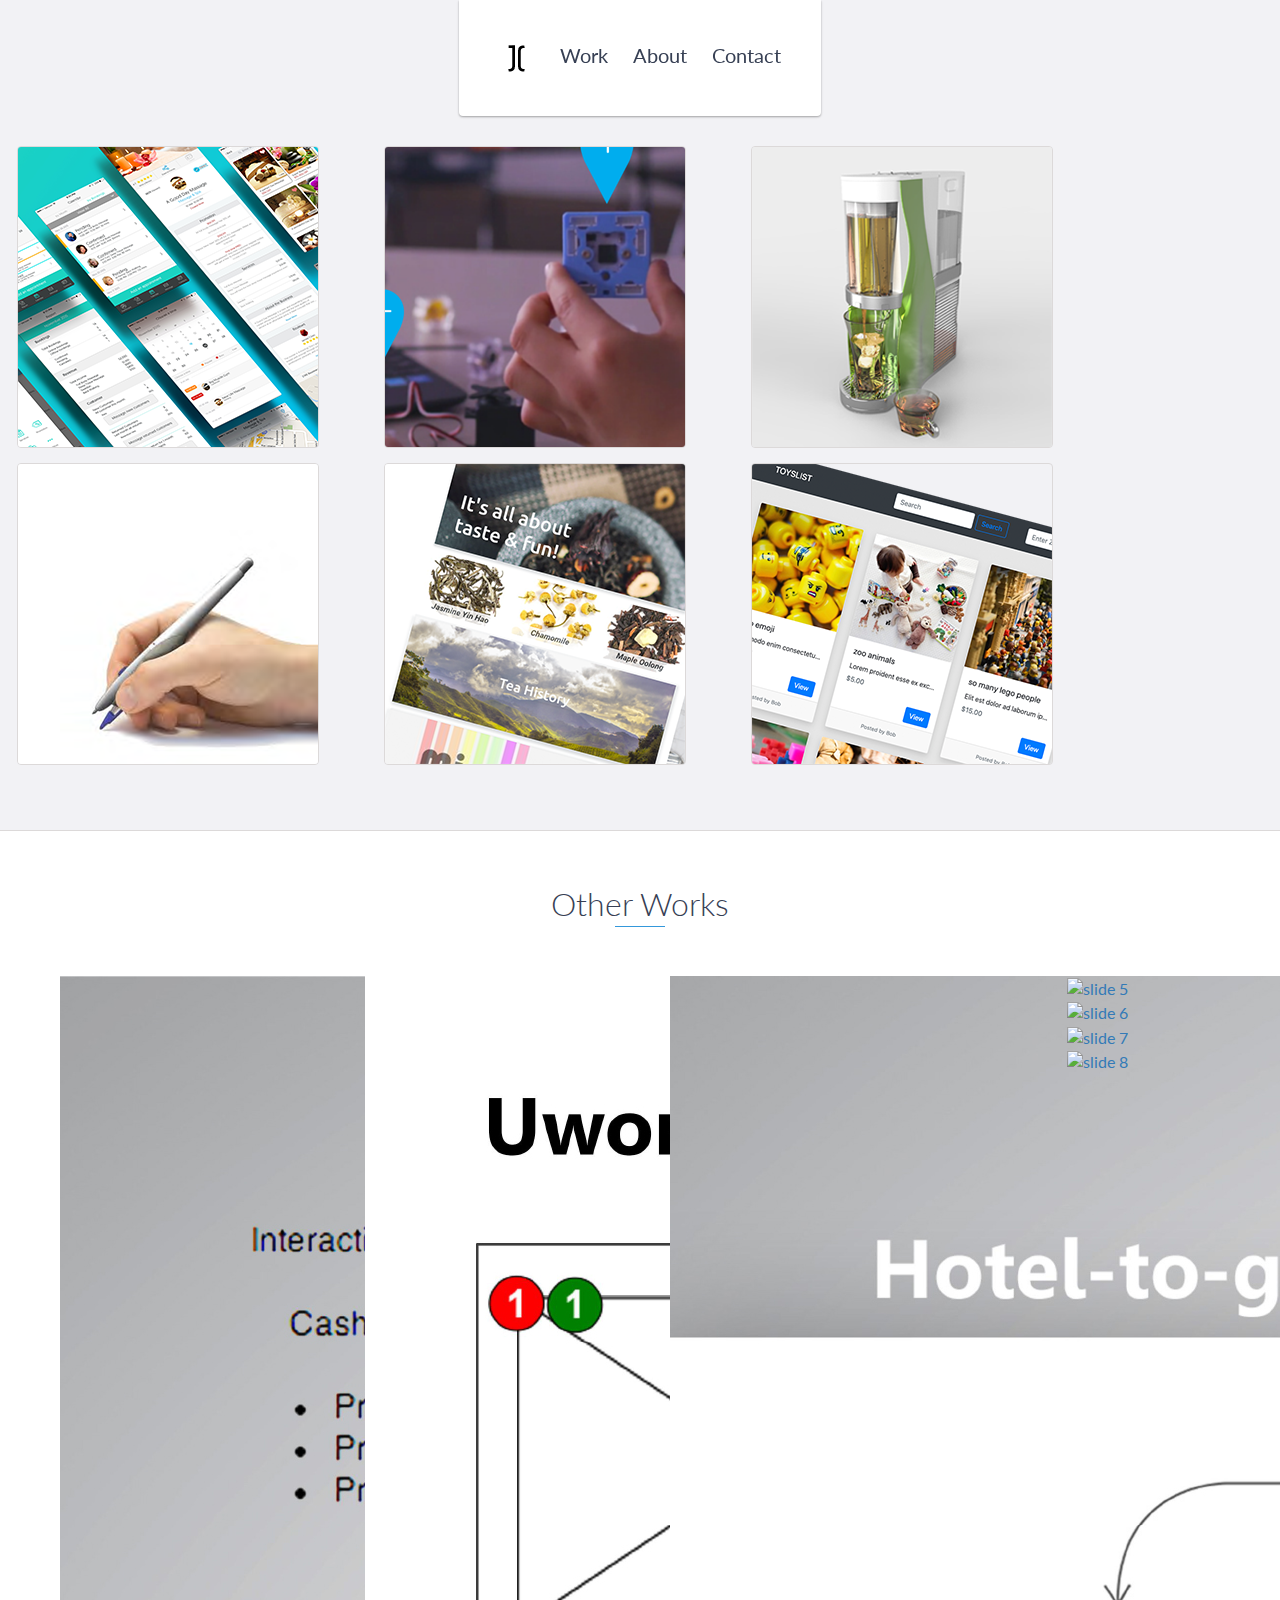
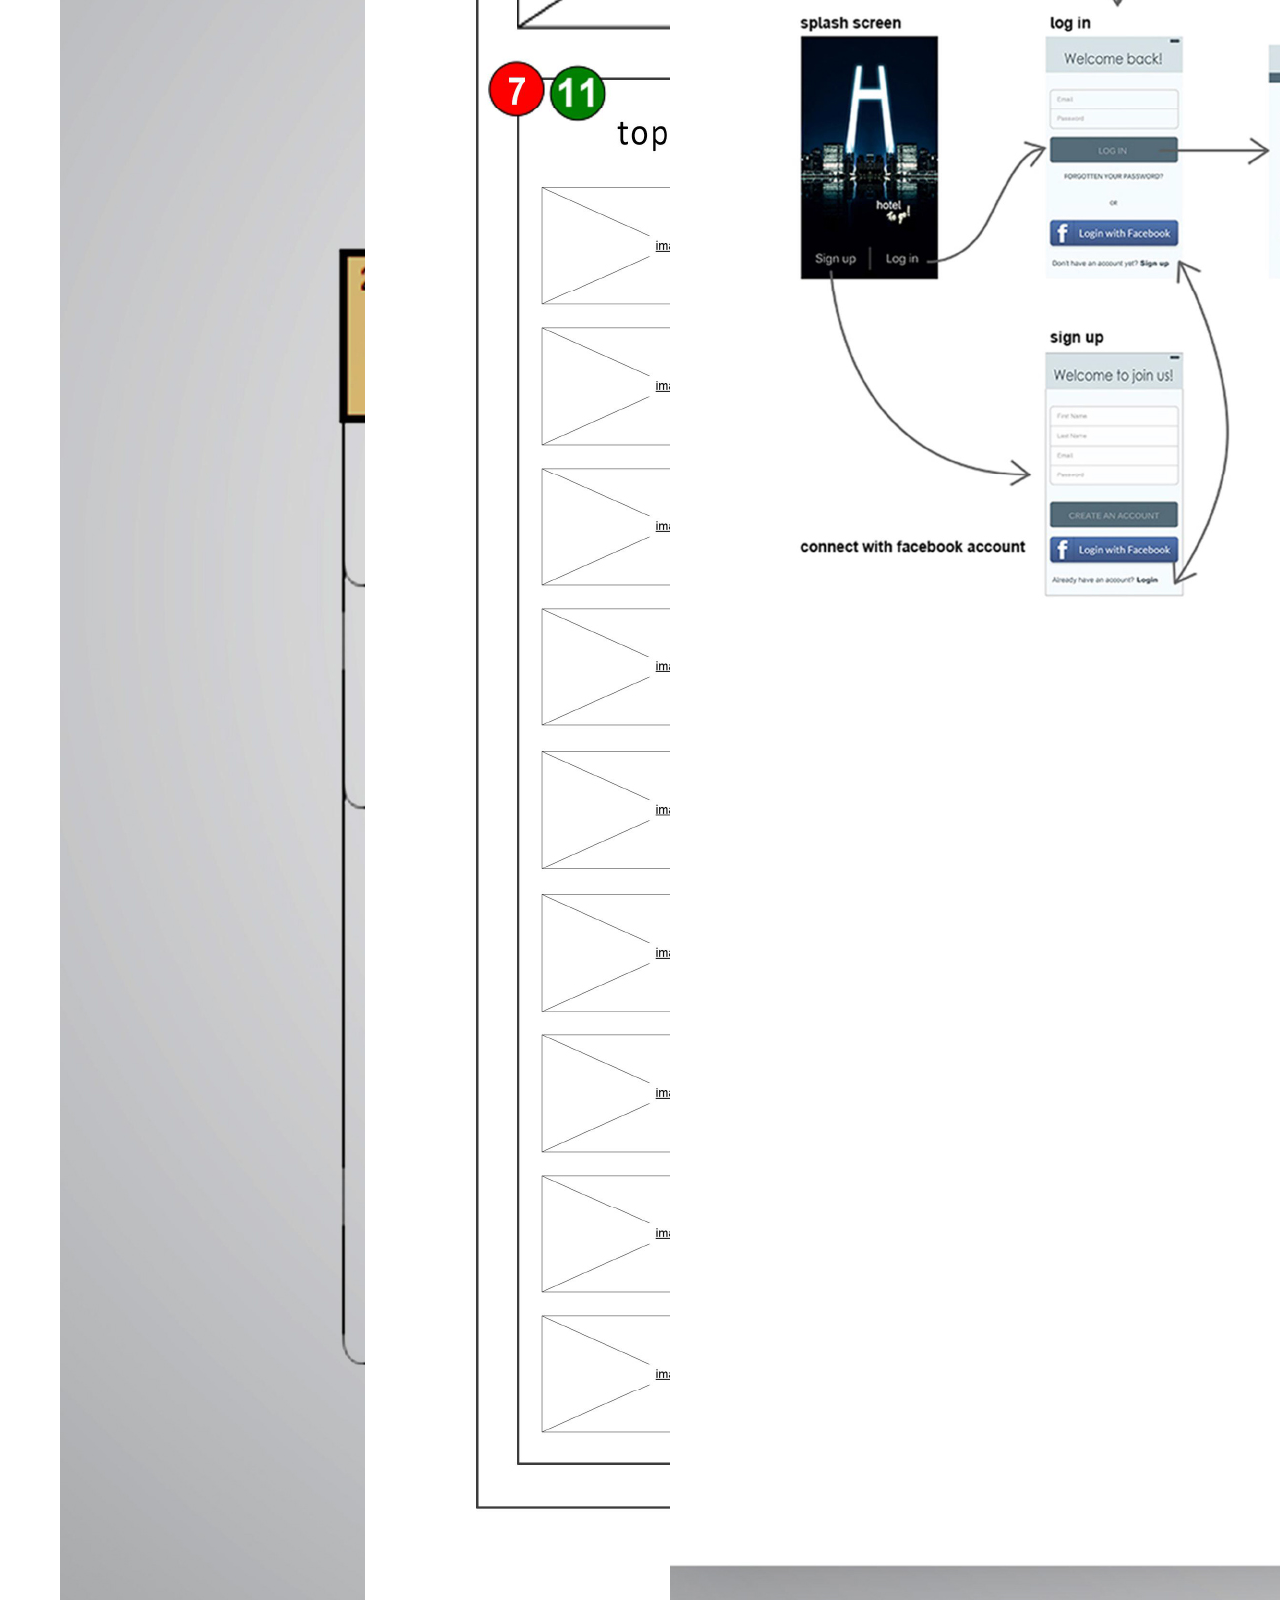
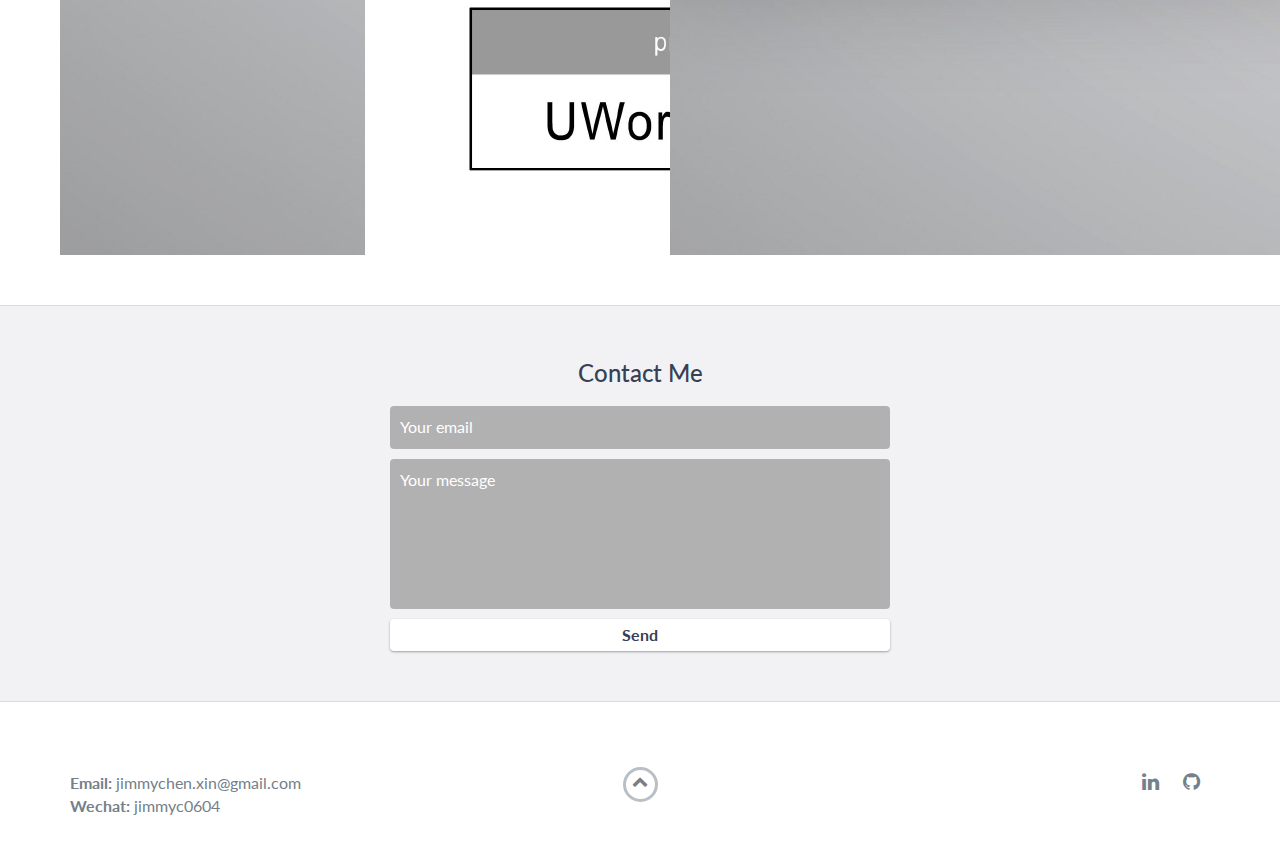
==== index.html @ 881f77d5 "first commit" ====
<!DOCTYPE html>
<html class="no-js" lang="en">

<head>
    <meta charset="utf-8">
    <meta http-equiv="X-UA-Compatible" content="IE=edge">
    <meta name="viewport" content="width=device-width, initial-scale=1">
    <title>My Portfolio</title>
    <link rel="stylesheet" href="https://stackpath.bootstrapcdn.com/bootstrap/4.5.0/css/bootstrap.min.css" integrity="sha384-9aIt2nRpC12Uk9gS9baDl411NQApFmC26EwAOH8WgZl5MYYxFfc+NcPb1dKGj7Sk" crossorigin="anonymous">
	<link rel="shortcut icon" href="public/images/ico-1.ico" type="image/x-icon">
	<link rel="icon" href="public/images/ico-1.ico" type="image/x-icon">
    <link href="https://fonts.googleapis.com/css?family=Lato:300,400,700,900" rel="stylesheet">
    <link rel="stylesheet" href="./public/libs/font-awesome/css/font-awesome.min.css">
    <link href="./public/css/bootstrap.min.css" rel="stylesheet">
    <link href="./public/css/styles.css?version=1" rel="stylesheet">
</head>

<body>
    <div id="mobile-menu-open" class="shadow-large">
        <i class="fa fa-bars" aria-hidden="true"></i>
    </div>
    <!-- <a href="#default" id="logo"><strong>Jimmy Chen</strong></a> -->
    <!-- End #mobile-menu-toggle -->
    <header>
        <div id="mobile-menu-close">
            <span>Close</span> <i class="fa fa-times" aria-hidden="true"></i>
        </div>
	        <ul id="menu" class="shadow">
<!-- 	            <li>
	                <a href="#about">Work</a>
	            </li>
	            <li>
	                <a href="#experience">Experience</a>
	            </li>
	            <li>
	                <a href="#education">Education</a>
	            </li>
	            <li>
	                <a href="#projects">Projects</a>
	            </li>
	            <li>
	                <a href="#skills">Skills</a>
	            </li>
	            <li>
	                <a href="#contact">Contact</a>
	            </li> -->
                <li>
                    <a href="index.html"><img src="public/images/ico-1.ico"></a>
                </li>
                <li>
                    <a href="index.html">Work</a>
                </li>
                <li>
                    <a href="about.html">About</a>
                </li>
                <li>
                    <a href="contact.html">Contact</a>
                </li>
	        </ul>
        </div>
    </header>
    <!-- End header -->
    
    <div id="projects" class="background-alt">
        <h2 class="heading">Projects</h2>
        <!-- <div class="container"> -->
            <div class="row">
                <div class="UX">
                    <!-- <h3>UI/UX design</h3> -->
                    <div class="project row" id="project-ux">

                        <a data-toggle="modal" data-target="#ux-m1" class="project-image btn" id="ux-1">
                        <img src="public/images/snap-sercle.png" class="p-image shadow-lg">
                        </a>
                        
                        <a data-toggle="modal" data-target="#ux-m3" class="project-image btn" id="ux-3">
                        <img src="public/images/cubit-snap.png" class="p-image shadow-lg">
                        </a>

                        <a data-toggle="modal" data-target="#ux-m2" class="project-image btn" id="ux-2">
                        <img src="public/images/snap-mitea-1.png" class="p-image shadow-lg">
                        </a>

                    </div>
                </div>
                <!-- End .project -->
                <div class="ID">
                    <!-- <h3>Industrial Design</h3> -->
                    <div class="project row" id="project-id">
                        <a data-toggle="modal" data-target="#id-m1" class="project-image btn" id="id-1">
                        <img src="public/images/snap-pen-1.png" class="p-image shadow-lg">
                        </a>

                        <a data-toggle="modal" data-target="#id-m2" class="project-image btn" id="id-2">
                        <img src="public/images/snap-mi-tea.png" class="p-image shadow-lg">
                        </a>

                        <a data-toggle="modal" data-target="#id-m3" class="project-image btn" id="id-3">
                        <img src="public/images/snap-toyslist.png" class="p-image shadow-lg">
                        </a>
                    </div>
                </div>

               <!--  <div class="ID">
                    <h3>Other works</h3>
                    <div class="project row" id="project-ot">
                        <a data-toggle="modal" data-target="#ot-m1" class="project-image btn" id="ot-1">
                        <img src="public/images/snap-1.png" class="p-image shadow-lg">
                        </a>

                        <a data-toggle="modal" data-target="#ot-m2" class="project-image btn" id="ot-2">
                        <img src="public/images/snap-2.png" class="p-image shadow-lg">
                        </a>

                        <a data-toggle="modal" data-target="#ot-m3" class="project-image btn" id="ot-3">
                        <img src="public/images/snap-3.png" class="p-image shadow-lg">
                        </a>
                    </div>
                </div> -->

                <!-- End .project -->
<!--                 <div class="PG"> -->
                    <!-- <h3>Programming</h3> -->
<!--                     <div class="project row" id="project-pg">
                        <a data-toggle="modal" data-target="#pg-m1" class="project-image btn" id="pg-1">
                        <img src="public/images/snap-king-kong.png" class="p-image shadow-lg">
                        </a>

                        <a data-toggle="modal" data-target="#pg-m2" class="project-image btn" id="pg-2">
                        <img src="public/images/construction.png" class="p-image shadow-lg">
                        </a>

                        <a data-toggle="modal" data-target="#pg-m3" class="project-image btn" id="pg-3">
                        <img src="public/images/logo.png" class="p-image shadow-lg">
                        </a>
                    </div>
                </div> -->
                <!-- End .project -->

            </div>
        <!-- </div> -->
    </div>
    <!-- End #projects -->

    <!-- UX MODAL -->
    <div class="modal fade bd-example-modal-xl" tabindex="-1" role="dialog" aria-labelledby="myExtraLargeModalLabel" aria-hidden="true" id="ux-m1">
        <div class="modal-dialog modal-xl" role="document">
            <div class="modal-content">
                <div class="modal-header">
                    <h5 class="col-11 modal-title text-center"><strong>UX & UI DESIGN</strong></h5>
                    <button type="button" class="close" data-dismiss="modal" aria-label="Close">
                      <span aria-hidden="true">&times;</span>
                    </button>
                </div>
                <div class="modal-body mb-0 p-0">
                    <div class="embed-responsive z-depth-1-half">
                      <img src="./public/images/sercle.jpg" style="width: 100%">
                    </div>
                </div>
            </div>      
        </div>
    </div>

    <div class="modal fade bd-example-modal-xl" tabindex="-1" role="dialog" aria-labelledby="myExtraLargeModalLabel" aria-hidden="true" id="ux-m2">
        <div class="modal-dialog modal-xl" role="document">
            <div class="modal-content">
                <div class="modal-header">
                    <h5 class="col-11 modal-title text-center"><strong>INDUSTRIAL & UX DESIGN</strong></h5>
                    <button type="button" class="close" data-dismiss="modal" aria-label="Close">
                      <span aria-hidden="true">&times;</span>
                    </button>
                </div>
                <div class="modal-body mb-0 p-0">
                    <div class="embed-responsive z-depth-1-half">
                      <img src="./public/images/mi-tea-web.jpg" style="width: 100%">
                    </div>
                </div>
            </div>      
        </div>
    </div>

    <div class="modal fade bd-example-modal-xl" tabindex="-1" role="dialog" aria-labelledby="myExtraLargeModalLabel" aria-hidden="true" id="ux-m3">
        <div class="modal-dialog modal-xl" role="document">
            <div class="modal-content">
                <div class="modal-header">
                    <h5 class="col-11 modal-title text-center"><strong>INDUSTRIAL & UX/UI Design</strong> </h5>
                    <button type="button" class="close" data-dismiss="modal" aria-label="Close">
                      <span aria-hidden="true">&times;</span>
                    </button>
                </div>
                <div class="modal-body mb-0 p-0">
                    <div class="embed-responsive z-depth-1-half">
                      <img src="./public/images/cubit.jpg" style="width: 100%">
                    </div>
                </div>
            </div>      
        </div>
    </div>

    <!-- ID MODAL -->
    <div class="modal fade bd-example-modal-xl" tabindex="-1" role="dialog" aria-labelledby="myExtraLargeModalLabel" aria-hidden="true" id="id-m1">
        <div class="modal-dialog modal-xl" role="document">
            <div class="modal-content">
                <div class="modal-header">
                    <h5 class="col-11 modal-title text-center"><strong>INDUSTRIAL DESIGN</strong></h5>
                    <button type="button" class="close" data-dismiss="modal" aria-label="Close">
                      <span aria-hidden="true">&times;</span>
                    </button>
                </div>
                <div class="modal-body mb-0 p-0">
                    <div class="embed-responsive z-depth-1-half">
                      <img src="./public/images/easy-correct.jpg" style="width: 100%">
                    </div>
                </div>
            </div>      
        </div>
    </div>

    <div class="modal fade bd-example-modal-xl" tabindex="-1" role="dialog" aria-labelledby="myExtraLargeModalLabel" aria-hidden="true" id="id-m2">
        <div class="modal-dialog modal-xl" role="document">
            <div class="modal-content">
                <div class="modal-header">
                    <h5 class="col-11 modal-title text-center"><strong>PROGRAMMING</strong></br>Testing Page:<a href="https://mi-tea.herokuapp.com">Mi-TEA</a> <strong>USER:</strong>jimmychen.xin@gmail.com <strong>PASSWORD:</strong>jimmy000 <br/> Go to Github Repo: <a href="https://github.com/jimtie/mi-tea-client">Front End</a><br/>Go to Github Repo: <a href="https://github.com/jimtie/mi-tea-api">Back End</a></h5>
                    <button type="button" class="close" data-dismiss="modal" aria-label="Close">
                      <span aria-hidden="true">&times;</span>
                    </button>
                </div>
                <div class="modal-body mb-0 p-0">
                    <div class="embed-responsive z-depth-1-half">
                      <img src="./public/images/mi-tea.jpg" style="width: 100%">
                    </div>
                </div>
            </div>      
        </div>
    </div>

    <div class="modal fade bd-example-modal-xl" tabindex="-1" role="dialog" aria-labelledby="myExtraLargeModalLabel" aria-hidden="true" id="id-m3">
        <div class="modal-dialog modal-xl" role="document">
            <div class="modal-content">
                <div class="modal-header">
                    <h5 class="col-11 modal-title text-center"><strong>PROGRAMMING</strong><br/>Go to Github Repo: <a href="https://github.com/jimtie/Toyslist">Toyslist</a><br/>Test by <strong>EMAIL:</strong> bob@gmail.com <strong>ZIPCODE:</strong> 94111 or 94222</h5>
                    <button type="button" class="close" data-dismiss="modal" aria-label="Close">
                      <span aria-hidden="true">&times;</span>
                    </button>
                </div>
                <div class="modal-body mb-0 p-0">
                    <div class="embed-responsive z-depth-1-half">
                      <img src="./public/images/toyslist.jpg" style="width: 100%">
                    </div>
                </div>
            </div>      
        </div>
    </div>

        <!-- OTHER MODAL -->
    <div class="modal fade bd-example-modal-xl" tabindex="-1" role="dialog" aria-labelledby="myExtraLargeModalLabel" aria-hidden="true" id="ot-m1">
        <div class="modal-dialog modal-xl" role="document">
            <div class="modal-content">
                <div class="modal-header">
                    <h5 class="col-11 modal-title text-center"><strong>USER FLOW</strong></h5>
                    <button type="button" class="close" data-dismiss="modal" aria-label="Close">
                      <span aria-hidden="true">&times;</span>
                    </button>
                </div>
                <div class="modal-body mb-0 p-0">
                    <div class="embed-responsive z-depth-1-half">
                      <img src="./public/images/Jimmy-Chen-Portfolio-21.jpg" style="width: 100%">
                    </div>
                </div>
            </div>      
        </div>
    </div>

    <div class="modal fade bd-example-modal-xl" tabindex="-1" role="dialog" aria-labelledby="myExtraLargeModalLabel" aria-hidden="true" id="ot-m2">
        <div class="modal-dialog modal-xl" role="document">
            <div class="modal-content">
                <div class="modal-header">
                    <h5 class="col-11 modal-title text-center"><strong>LO-FI WIREFRAME</strong></h5>
                    <button type="button" class="close" data-dismiss="modal" aria-label="Close">
                      <span aria-hidden="true">&times;</span>
                    </button>
                </div>
                <div class="modal-body mb-0 p-0">
                    <div class="embed-responsive z-depth-1-half">
                      <img src="./public/images/Jimmy-Chen-Portfolio-22.jpg" style="width: 100%">
                    </div>
                </div>
            </div>      
        </div>
    </div>

    <div class="modal fade bd-example-modal-xl" tabindex="-1" role="dialog" aria-labelledby="myExtraLargeModalLabel" aria-hidden="true" id="ot-m3">
        <div class="modal-dialog modal-xl" role="document">
            <div class="modal-content">
                <div class="modal-header">
                    <h5 class="col-11 modal-title text-center"><strong>SITEMAP</strong></h5>
                    <button type="button" class="close" data-dismiss="modal" aria-label="Close">
                      <span aria-hidden="true">&times;</span>
                    </button>
                </div>
                <div class="modal-body mb-0 p-0">
                    <div class="embed-responsive z-depth-1-half">
                      <img src="./public/images/Jimmy-Chen-Portfolio-23.jpg" style="width: 100%">
                    </div>
                </div>
            </div>      
        </div>
    </div>

    <!-- PG MODAL -->
<!--     <div class="modal fade bd-example-modal-lg" tabindex="-1" role="dialog" aria-labelledby="myExtraLargeModalLabel" aria-hidden="true" id="pg-m1">
        <div class="modal-dialog modal-lg" role="document">
            <div class="modal-content">
                <div class="modal-header">
                    <h5 class="modal-title">Programming<br/><a href="https://jimtie.github.io/King-Kong/index-2.html">Play the game!</a>(Control by "W" and "S")</h5>
                    <button type="button" class="close" data-dismiss="modal" aria-label="Close">
                      <span aria-hidden="true">&times;</span>
                    </button>
                </div>
                <div class="modal-body mb-0 p-0">
                    <div class="embed-responsive z-depth-1-half">
                      <img src="./public/images/king-kong.jpg" style="width: 100%">
                    </div>
                </div>
            </div>      
        </div>
    </div>

    <div class="modal fade bd-example-modal-lg" tabindex="-1" role="dialog" aria-labelledby="myExtraLargeModalLabel" aria-hidden="true" id="pg-m2">
        <div class="modal-dialog modal-lg" role="document">
            <div class="modal-content">
                <div class="modal-header">
                    <h5 class="modal-title">Construction</h5>
                    <button type="button" class="close" data-dismiss="modal" aria-label="Close">
                      <span aria-hidden="true">&times;</span>
                    </button>
                </div>
                <div class="modal-body mb-0 p-0">
                    <div class="embed-responsive z-depth-1-half">
                      <img src="./public/images/construction.jpg" style="width: 100%">
                    </div>
                </div>
            </div>      
        </div>
    </div>

    <div class="modal fade bd-example-modal-lg" tabindex="-1" role="dialog" aria-labelledby="myExtraLargeModalLabel" aria-hidden="true" id="pg-m3">
        <div class="modal-dialog modal-lg" role="document">
            <div class="modal-content">
                <div class="modal-header">
                    <h5 class="modal-title">Logo Design for Spartan Leather Works</h5>
                    <button type="button" class="close" data-dismiss="modal" aria-label="Close">
                      <span aria-hidden="true">&times;</span>
                    </button>
                </div>
                <div class="modal-body mb-0 p-0">
                    <div class="embed-responsive z-depth-1-half">
                      <img src="./public/images/logo.jpg" style="width: 100%">
                    </div>
                </div>
            </div>      
        </div>
    </div> -->

    <div id="skills">
        <h2 class="heading">Other Works</h2>
        
        <div class="container-fluid">
            <div id="carouselExample" class="carousel slide" data-ride="carousel" data-interval="6000">
                <div class="carousel-inner w-100 mxauto d-flex justify-content-center" role="listbox">

                    <div class="carousel-item col-md-3 active">
                        <a data-toggle="modal" data-target="#ot-m1" class="project-image btn" id="ot-1">
                        <img class="img-fluid mx-auto d-block" src="./public/images/Jimmy-Chen-Portfolio-21.jpg" alt="slide 1">
                        </a>
                    </div>
                    <div class="carousel-item col-md-3">
                        <a data-toggle="modal" data-target="#ot-m2" class="project-image btn" id="ot-2">
                        <img class="img-fluid mx-auto d-block" src="./public/images/Jimmy-Chen-Portfolio-22.jpg" alt="slide 2">
                        </a>
                    </div>
                    <div class="carousel-item col-md-3">
                        <a data-toggle="modal" data-target="#ot-m3" class="project-image btn" id="ot-3">
                        <img class="img-fluid mx-auto d-block" src="./public/images/Jimmy-Chen-Portfolio-23.jpg" alt="slide 3">
                        </a>
                    </div>
                    <div class="carousel-item col-md-3">
                        <a data-toggle="modal" data-target="#ot-m4" class="project-image btn" id="ot-4">
                        <img class="img-fluid mx-auto d-block" src="//placehold.it/600x400?text=4" alt="slide 4">
                        </a>
                    </div>
                    <div class="carousel-item col-md-3">
                        <a data-toggle="modal" data-target="#ot-m5" class="project-image btn" id="ot-5">
                        <img class="img-fluid mx-auto d-block" src="//placehold.it/600x400?text=5" alt="slide 5">
                        </a>
                    </div>
                    <div class="carousel-item col-md-3">
                        <a data-toggle="modal" data-target="#ot-m6" class="project-image btn" id="ot-6">
                        <img class="img-fluid mx-auto d-block" src="//placehold.it/600x400?text=6" alt="slide 6">
                        </a>
                    </div>
                    <div class="carousel-item col-md-3">
                        <a data-toggle="modal" data-target="#ot-m7" class="project-image btn" id="ot-7">
                        <img class="img-fluid mx-auto d-block" src="//placehold.it/600x400?text=7" alt="slide 7">
                        </a>
                    </div>
                    <div class="carousel-item col-md-3">
                        <a data-toggle="modal" data-target="#ot-m8" class="project-image btn" id="ot-8">
                        <img class="img-fluid mx-auto d-block" src="//placehold.it/600x400?text=8" alt="slide 8">
                        </a>
                    </div>
                </div>
                <a class="carousel-control-prev" href="#carouselExample" role="button" data-slide="prev">
                    <i class="fa fa-chevron-left fa-lg text-muted"></i>
                    <span class="sr-only">Previous</span>
                </a>
                <a class="carousel-control-next text-faded" href="#carouselExample" role="button" data-slide="next">
                    <i class="fa fa-chevron-right fa-lg text-muted"></i>
                    <span class="sr-only">Next</span>
                </a>
            </div>
        </div>

    </div>
    <!-- End #skills -->

    <div id="contact">
        <h2>Contact Me</h2>
        <div id="contact-form">
            <form method="POST" action="https://formspree.io/mlepgprw">
                <input type="hidden" name="_subject" value="Contact request from personal website" />
                <input type="email" name="_replyto" placeholder="Your email" required>
                <textarea name="message" placeholder="Your message" required></textarea>
                <button type="submit">Send</button>
            </form>
        </div>
        <!-- End #contact-form -->
    </div>
    <!-- End #contact -->

    <footer>
        <div class="container">
            <div class="row">
                <div class="col-sm-5 copyright">
                    <p>
                        <strong>Email:</strong> jimmychen.xin@gmail.com <br/>
                        <strong>Wechat:</strong> jimmyc0604 <br/>
                    </p>
                </div>
                <div class="col-sm-2 top">
                    <span id="to-top">
                        <i class="fa fa-chevron-up" aria-hidden="true"></i>
                    </span>
                </div>
                <div class="col-sm-5 social">
                    <ul>
                        <li>
                            <a href="https://www.linkedin.com/in/jimmy-chenxin/" target="_blank"><i class="fa fa-linkedin" aria-hidden="true"></i></a>
                        </li>
                        <li>
                            <a href="https://github.com/jimtie" target="_blank"><i class="fa fa-github" aria-hidden="true"></i></a>
                        </li>
                        <!-- <li>
                            <a href="https://stackoverflow.com/" target="_blank"><i class="fa fa-stack-overflow" aria-hidden="true"></i></a>
                        </li> -->
                        
                        <!-- <li>
                            <a href="https://www.facebook.com/" target="_blank"><i class="fa fa-facebook" aria-hidden="true"></i></a>
                        </li>
                        <li>
                            <a href="https://twitter.com/" target="_blank"><i class="fa fa-twitter" aria-hidden="true"></i></a>
                        </li>
                        <li>
                            <a href="https://plus.google.com/" target="_blank"><i class="fa fa-google-plus" aria-hidden="true"></i></a>
                        </li> -->
                    </ul>
                </div>
            </div>
        </div>
    </footer>
    <!-- End footer -->

    <script src="https://ajax.googleapis.com/ajax/libs/jquery/1.12.4/jquery.min.js"></script>
    <script src="./public/js/scripts.min.js"></script>
    <script src="https://code.jquery.com/jquery-3.5.1.slim.min.js" integrity="sha384-DfXdz2htPH0lsSSs5nCTpuj/zy4C+OGpamoFVy38MVBnE+IbbVYUew+OrCXaRkfj" crossorigin="anonymous"></script>
    <script src="https://cdn.jsdelivr.net/npm/popper.js@1.16.0/dist/umd/popper.min.js" integrity="sha384-Q6E9RHvbIyZFJoft+2mJbHaEWldlvI9IOYy5n3zV9zzTtmI3UksdQRVvoxMfooAo" crossorigin="anonymous"></script>
    <script src="https://stackpath.bootstrapcdn.com/bootstrap/4.5.0/js/bootstrap.min.js" integrity="sha384-OgVRvuATP1z7JjHLkuOU7Xw704+h835Lr+6QL9UvYjZE3Ipu6Tp75j7Bh/kR0JKI" crossorigin="anonymous"></script>
    <script>
   	// When the user scrolls down 80px from the top of the document, resize the navbar's padding and the logo's font size
    window.onscroll = function() {scrollFunction()};

    function scrollFunction() {
        if (document.body.scrollTop > 80 || document.documentElement.scrollTop > 80) {
        document.getElementById("menu").style.fontSize = "15px";
        document.getElementById("menu").style.padding = "10px 10px";
      } else {
        document.getElementById("menu").style.fontSize = "20px";
        document.getElementById("menu").style.padding = "30px 10px";
      }
    }
    </script>
</body>

</html>
---- public/css/styles.css ----
/*!
    Title: Dev Portfolio Template
    Version: 1.2.2
    Last Change: 03/25/2020
    Author: Ryan Fitzgerald
    Repo: https://github.com/RyanFitzgerald/devportfolio-template
    Issues: https://github.com/RyanFitzgerald/devportfolio-template/issues

    Description: This file contains all the styles associated with the page
    that don't come from third party libraries. This file gets compiled using
    Gulp and send to the /css folder which is then loaded on the page.
*/
body{font-family:'Lato', sans-serif;font-size:16px}
body.active{overflow:hidden;z-index:-1}
.no-js #experience-timeline>div{background:#fff;padding:10px;margin-bottom:10px;border:1px solid #dcd9d9}
.no-js #experience-timeline>div h3{font-size:1.5em;font-weight:300;color:#374054;display:inline-block;margin:0}
.no-js #experience-timeline>div h4{font-size:1.2em;font-weight:300;color:#7e8890;margin:0 0 15px 0}
.no-js #experience-timeline>div p{color:#74808a;font-size:0.9em;margin:0}
#experience-timeline ul{color:#74808a;font-size:0.9em;margin:0}
.no-js #experience-timeline:before,.no-js #experience-timeline:after{content:none}
@keyframes dropHeader{0%{transform:translateY(-100%)}100%{transform:translateY(0)}}
header{position:fixed;top:0;left:0;right:0;text-align:center;z-index:100;animation-name:dropHeader;animation-iteration-count:1;animation-timing-function:ease;animation-duration:0.75s;font-size:20px}
header ul{overflow:hidden;display:inline-block;background:#fff;text-align:center;padding:30px;margin:0;border-bottom-right-radius:4px;border-bottom-left-radius:4px;transition:0.6s;}
header li{display:inline-block}
#logo{position:fixed;float:left;margin-left:50px;transition:0.6s;font-size:35px;font-weight:bold;padding:0;z-index:100;}
header li a{display:block;color:#374054;padding:10px}
header li a:hover{color:#217dbb;text-decoration:none;background:#eee;border-radius:4px}
header li a:focus{color:#3498db;text-decoration:none}header.active{display:block}
header.sticky{position:fixed;z-index:999}
#menu.active{display:block}
#mobile-menu-open{display:none;cursor:pointer;position:fixed;right:15px;top:10px;color:#3498db;font-size:1.5em;z-index:20;padding:0 7px;border-radius:4px;background:#fff}
#mobile-menu-close{display:none;text-align:right;width:100%;background:#fff;font-size:1.5em;padding-right:15px;padding-top:10px;cursor:pointer;color:#3498db}
#mobile-menu-close span{font-size:0.5em;text-transform:uppercase}
#mobile-menu-close i{vertical-align:middle}
footer{padding:50px 0}
.copyright{padding-top:20px}
.copyright p{margin:0;color:#74808a}
.top{text-align:center}
.top span{cursor:pointer;display:block;margin:15px auto 0 auto;width:35px;height:35px;border-radius:50%;border:3px solid #b9bfc4;text-align:center}
.top i{color:#74808a}
.social{text-align:right}
.social ul{margin:5px 0 0 0;padding:0}
.social li{display:inline-block;font-size:1.25em;list-style:none}
.social a{display:block;color:#74808a;padding:10px}
.social a:hover{color:#3498db}
.btn-rounded-white{display:inline-block;color:#374054;padding:15px 25px;border:3px solid #374054;border-radius:30px;transition:.5s ease all}
.btn-rounded-white:hover{color:#fff;background:#374054;text-decoration:none}
.shadow{box-shadow:0 1px 3px rgba(0,0,0,0.12),0 1px 2px rgba(0,0,0,0.24)}
.shadow-large{box-shadow:0 3px 6px rgba(0,0,0,0.08),0 3px 6px rgba(0,0,0,0.15)}
.heading{position:relative;display:inline-block;font-size:2em;font-weight:300;margin:0 0 30px 0}
.heading:after{position:absolute;content:'';top:100%;height:1px;width:50px;left:0;right:0;margin:0 auto;background:#3498db}
.background-alt{background:#f2f2f5}
#lead{position:relative;height:100vh;min-height:500px;max-height:1080px;background:url(../images/person-1.jpg);background-size:cover;padding:15px;overflow:hidden}
#lead-content{position:absolute;z-index:10;top:50%;left:25%;transform:translate(-50%, -50%);text-align:center}
#lead-content h1,#lead-content h2{margin:0}
#lead-content h1{color:#374054;font-weight:900;font-size:5em;text-transform:uppercase;letter-spacing:0.05em;line-height:0.9em}
#lead-content h2{color:#7e8890;font-weight:500;font-size:2.25em;margin-bottom:15px}
#lead-overlay{position:absolute;height:100%;width:100%;top:0;right:0;bottom:0;left:0;z-index:1}
#lead-down{position:absolute;left:0;right:0;width:100%;text-align:center;z-index:10;bottom:15px;color:#74808a}
#lead-down span{cursor:pointer;display:block;margin:0 auto;width:35px;height:35px;border-radius:50%;border:3px solid #b9bfc4;text-align:center}
#lead-down i{animation:pulsate 1.5s ease;animation-iteration-count:infinite;padding-top:5px}
@keyframes pulsate{0%{transform:scale(1, 1)}50%{transform:scale(1.2, 1.2)}100%{transform:scale(1, 1)}}
#about{padding:75px 15px;border-bottom:1px solid #dcd9d9}
#about h2{color:#374054}#about p{color:#74808a;margin:0}
#experience{padding:50px 15px;text-align:center;border-bottom:1px solid #dcd9d9}
#experience h2{color:#374054}
#experience-timeline{margin:30px auto 0 auto;position:relative;max-width:1000px;text-align:left;}

.vtimeline-content{margin-left:350px;background:#fff;border:1px solid #e6e6e6;padding:15px;border-radius:3px;text-align:left}
.vtimeline-content h3{font-size:1.5em;font-weight:300;color:#374054;display:inline-block;margin:0}
.vtimeline-content h4{font-size:1.2em;font-weight:300;color:#7e8890;margin:0 0 15px 0}
.vtimeline-content p{color:#74808a;font-size:0.9em;margin:0}
.vtimeline-point{position:relative;display:block;vertical-align:top;margin-bottom:30px}
.vtimeline-icon{position:relative;color:#fff;width:50px;height:50px;background:#3498db;border-radius:50%;float:left;z-index:99;margin-left:280px}
.vtimeline-icon i{display:block;font-size:2em;margin-top:10px}
.vtimeline-date{width:260px;text-align:right;position:absolute;left:0;top:10px;font-weight:300;color:#374054}
#education{padding:50px 15px 20px 15px;border-bottom:1px solid #dcd9d9;text-align:center}
#education h2{color:#374054;margin-bottom:50px}
.education-block{max-width:700px;margin:0 auto 30px auto;padding:15px;border:1px solid #dcd9d9;text-align:left}
.education-block h3{font-weight:500;float:left;margin:0;color:#374054}
.education-block span{color:#74808a;float:right}
.education-block h4{color:#74808a;clear:both;font-weight:500;margin:0 0 15px 0}
.education-block p,.education-block ul{margin:0;color:#74808a;font-size:0.9em}
.education-block ul{padding:0 0 0 15px}
#projects{padding:50px 15px;border-bottom:1px solid #dcd9d9;text-align:center}
#projects h2{color:#374054;margin-bottom:50px}
.UX h3 {margin-bottom: 10px;display: inline-block;}
.ID h3 {margin-top: 15px;margin-bottom: 10px;}
.PG h3 {margin-top: 15px;margin-bottom: 10px;}
.project {display:flex; justify-content:center; max-width: 1100px}
.project-image{flex:1;text-align:center; margin:0 15px 15px 15px; width: 100%; height: 100%;}
.UX, .ID, .PG {margin: auto;}
.p-image {border:1px solid #dcd9d9;border-radius: 4px;}

#skills{padding:50px 15px;text-align:center;border-bottom:1px solid #dcd9d9}
#skills h2{color:#374054;margin-bottom:50px}
#skills ul{display:block;margin:0 auto;padding:0;max-width:800px}
#skills li{display:inline-block;margin:7px;padding:5px 10px;color:#374054;background:#e4e4ea;list-style:none;cursor:default;font-size:1.2em}
#contact{padding:50px 15px;background:#f2f2f5;text-align:center;border-bottom:1px solid #dcd9d9;}
#contact h2{margin:0 0 15px 0;color:#374054;font-weight:500}
#contact-form{max-width:500px;margin:0 auto}
#contact-form input,#contact-form textarea{display:block;width:100%;padding:10px;border-radius:4px;border:none;margin-bottom:10px;background:#b1b1b1;color:#fff;transition:.5s ease all}
#contact-form input::-webkit-input-placeholder,
#contact-form textarea::-webkit-input-placeholder{color:#fff}
#contact-form input:-moz-placeholder,
#contact-form textarea:-moz-placeholder{color:#fff;opacity:1}
#contact-form input::-moz-placeholder,
#contact-form textarea::-moz-placeholder{color:#fff;opacity:1}
#contact-form input:-ms-input-placeholder,
#contact-form textarea:-ms-input-placeholder{color:#fff}
#contact-form input:focus,
#contact-form textarea:focus{outline:none;background:#6b6b6b}
#contact-form textarea{height:150px;resize:none}
#contact-form button{display:block;width:100%;background:#fff;border-radius:4px;padding:5px 10px;border:none;color:#374054;font-weight:700;box-shadow:0 1px 3px rgba(0,0,0,0.12),0 1px 2px rgba(0,0,0,0.24);transition:.5s ease all}
#contact-form button:hover{box-shadow:0 10px 20px rgba(0,0,0,0.19),0 6px 6px rgba(0,0,0,0.23)}
.optional-section{padding:50px 15px;text-align:center;border-top:1px solid #dcd9d9}
.optional-section h2{color:#374054}
.optional-section-block{max-width:700px;margin:0 auto 30px auto;padding:15px;border:1px solid #dcd9d9;background:#fff;text-align:left}
.optional-section-block h3{font-weight:500;margin:0 0 15px 0;color:#374054}
.optional-section-block h4{color:#74808a;clear:both;font-weight:500;margin:0 0 15px 0}
.optional-section-block p,.optional-section-block ul{margin:0 0 15px 0;color:#74808a;font-size:0.9em}
.optional-section-block ul{padding:0 0 0 15px}
@media only screen and (max-width: 750px){#experience-timeline:before,#experience-timeline:after{left:23px}
.vtimeline-date{width:auto;text-align:left;position:relative;margin-bottom:15px;display:block;margin-left:70px}
.vtimeline-icon{margin-left:0}
.vtimeline-content{margin-left:70px}}
@media only screen and (max-width: 992px){#lead{height:auto;min-height:auto;max-height:auto;padding:100px 15px}
#lead-content{position:relative;transform:none;left:auto;top:auto}
#lead-content h1{font-size:3em}
#lead-content h2{font-size:1.75em}
#about{text-align:center}
#about p{text-align:left}}
@media only screen and (max-width: 768px){header{position:fixed;display:none;z-index:999;animation:none;bottom:0;height:100%}
#mobile-menu-open,#mobile-menu-close{display:block;}
#menu{height:100%;overflow-y:auto;box-shadow:none;border-radius:0;width:100%}
#menu li{display:block;margin-bottom:10px}
#lead-content h1{font-size:2em}
#lead-content h2{font-size:1.3em}
#lead-content a{padding:10px 20px}
#lead-down{display:none}
.education-block h3,.education-block span{float:none}
.project-image{margin:5px 0 20px 0}

footer{text-align:center}
.social{text-align:center}}
@media only screen and (max-width: 480px){#lead-content h1{font-size:1.5em}
#lead-content h2{font-size:0.8em}
#lead-content a{font-size:0.8em;padding:5px 10px}
#lead{width:auto;min-width:auto;max-width:auto;padding:20px 15px}}

.modal {
    display: none;
    height: 100%;
    left: 0;
    position: fixed;
    top: 0;
    width: 100%;
}

.embed-responsive-item {height: 100%}


/*CAROUSEL*/


@media (min-width: 768px) {

    /* show 3 items */
    .carousel-inner .active,
    .carousel-inner .active + .carousel-item,
    .carousel-inner .active + .carousel-item + .carousel-item {
        display: block;
    }
    
    .carousel-inner .carousel-item.active:not(.carousel-item-right):not(.carousel-item-left),
    .carousel-inner .carousel-item.active:not(.carousel-item-right):not(.carousel-item-left) + .carousel-item,
    .carousel-inner .carousel-item.active:not(.carousel-item-right):not(.carousel-item-left) + .carousel-item + .carousel-item {
        transition: none;
        margin-right: initial;
    }
    
    .carousel-inner .carousel-item-next,
    .carousel-inner .carousel-item-prev {
      position: relative;
      transform: translate3d(0, 0, 0);
    }
    
    .carousel-inner .active.carousel-item + .carousel-item + .carousel-item + .carousel-item {
        position: absolute;
        top: 0;
        right: -33.3333%;
        z-index: -1;
        display: block;
        visibility: visible;
    }
    
    /* left or forward direction */
    .active.carousel-item-left + .carousel-item-next.carousel-item-left,
    .carousel-item-next.carousel-item-left + .carousel-item,
    .carousel-item-next.carousel-item-left + .carousel-item + .carousel-item,
    .carousel-item-next.carousel-item-left + .carousel-item + .carousel-item + .carousel-item {
        position: relative;
        transform: translate3d(-100%, 0, 0);
        visibility: visible;
    }
    
    /* farthest right hidden item must be abso position for animations */
    .carousel-inner .carousel-item-prev.carousel-item-right {
        position: absolute;
        top: 0;
        left: 0;
        z-index: -1;
        display: block;
        visibility: visible;
    }
    
    /* right or prev direction */
    .active.carousel-item-right + .carousel-item-prev.carousel-item-right,
    .carousel-item-prev.carousel-item-right + .carousel-item,
    .carousel-item-prev.carousel-item-right + .carousel-item + .carousel-item,
    .carousel-item-prev.carousel-item-right + .carousel-item + .carousel-item + .carousel-item {
        position: relative;
        transform: translate3d(100%, 0, 0);
        visibility: visible;
        display: block;
        visibility: visible;
    }

}
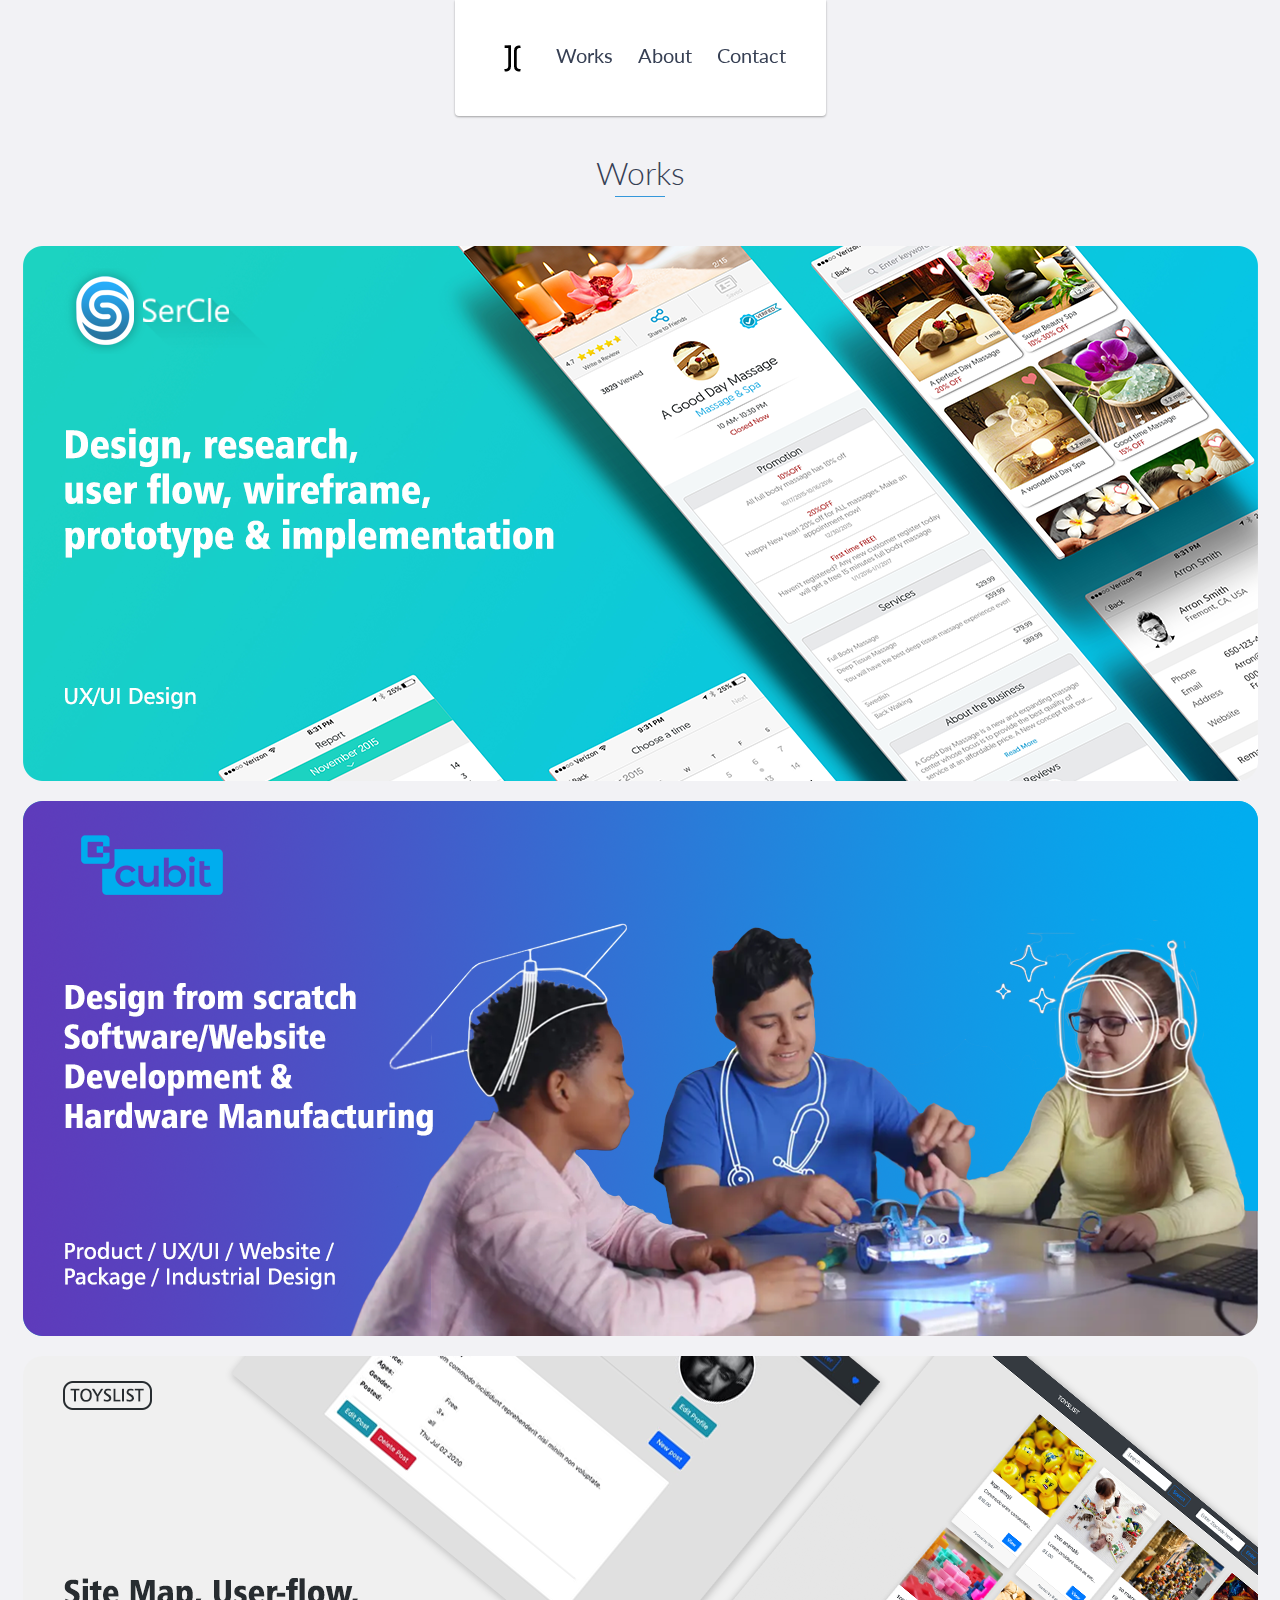
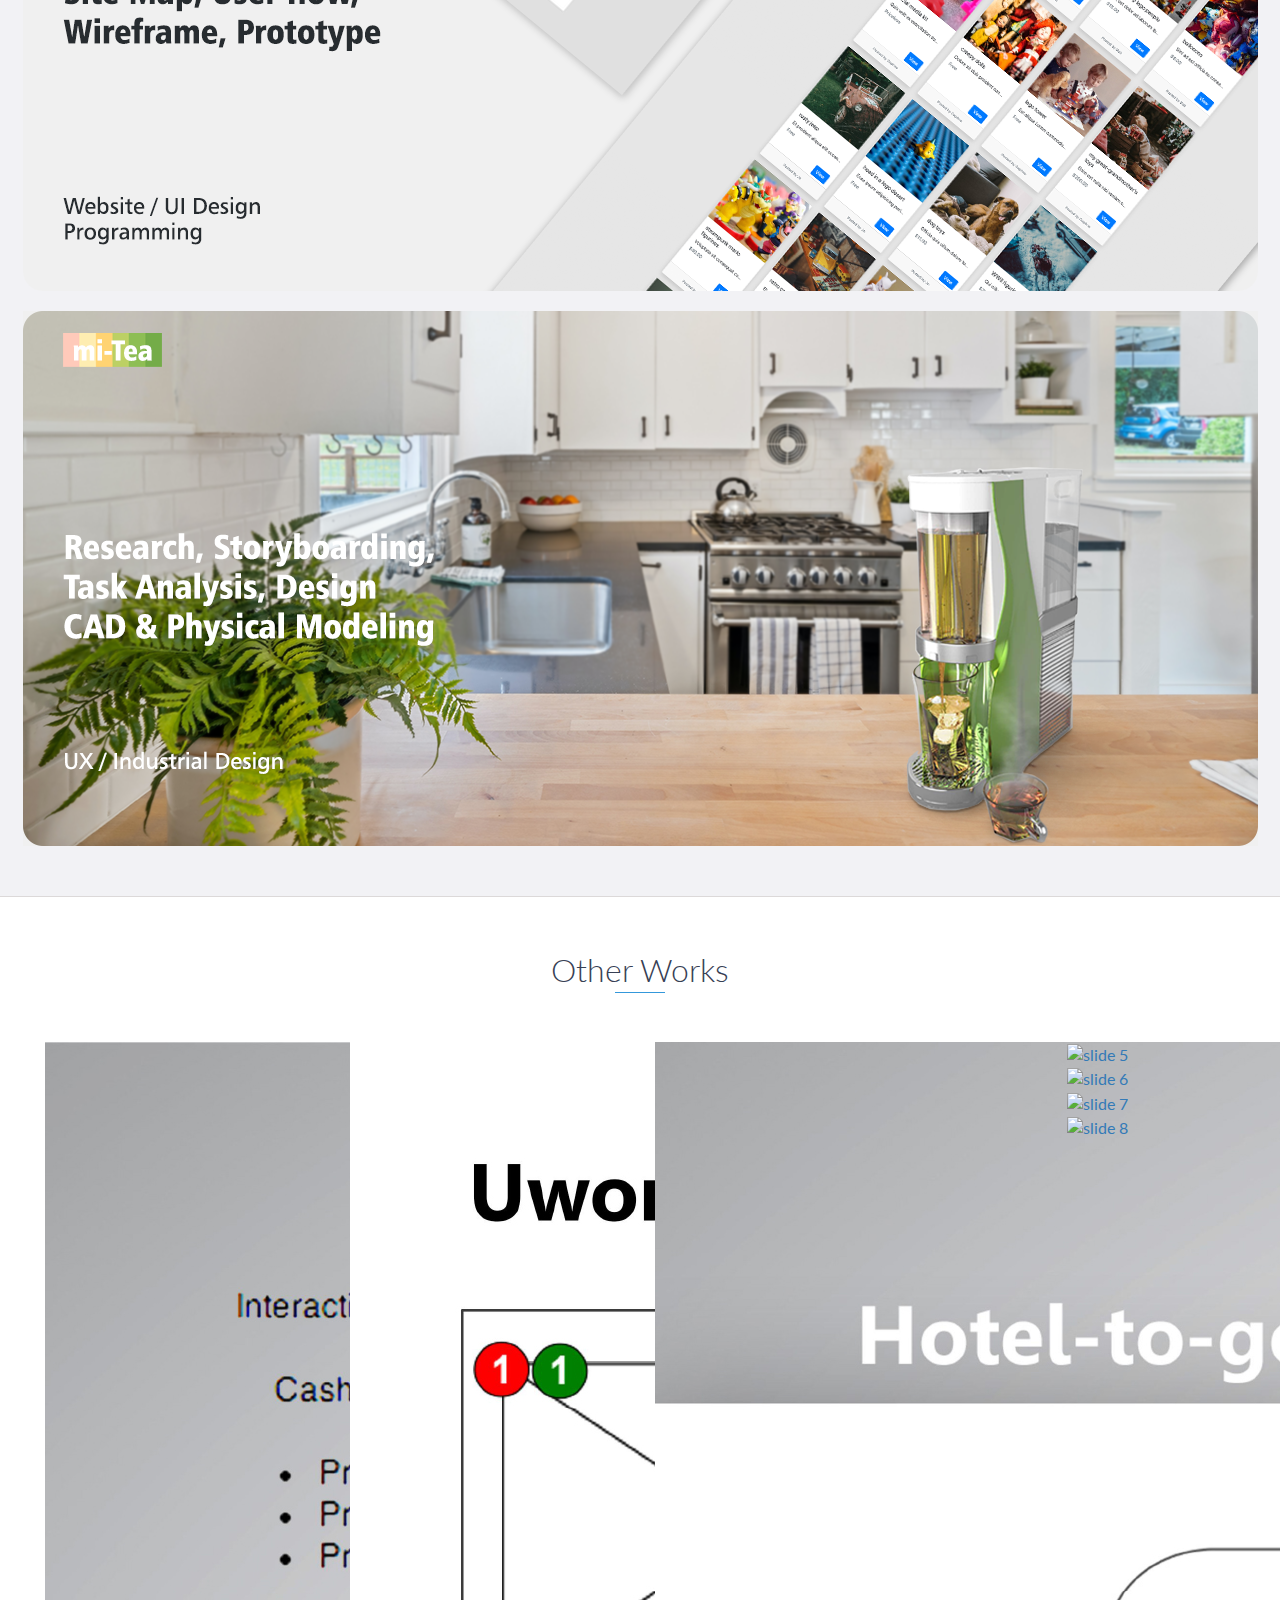
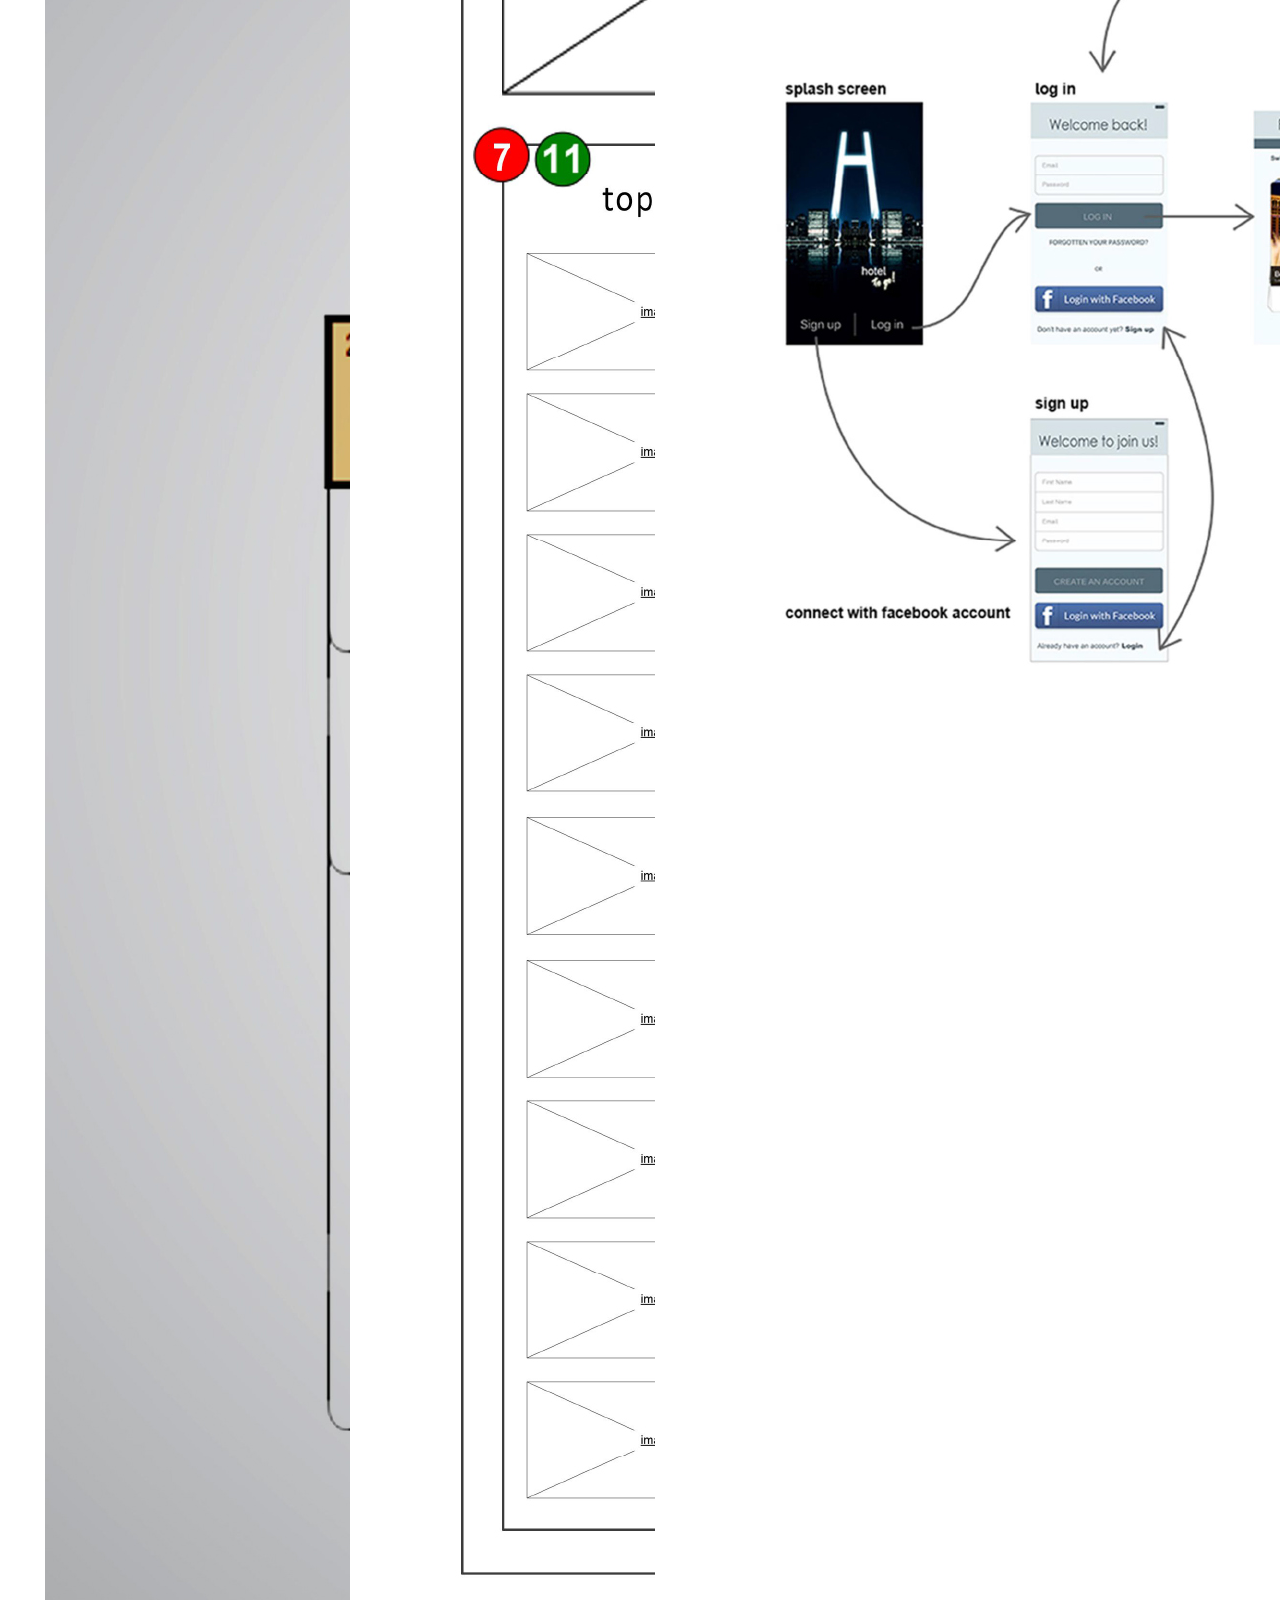
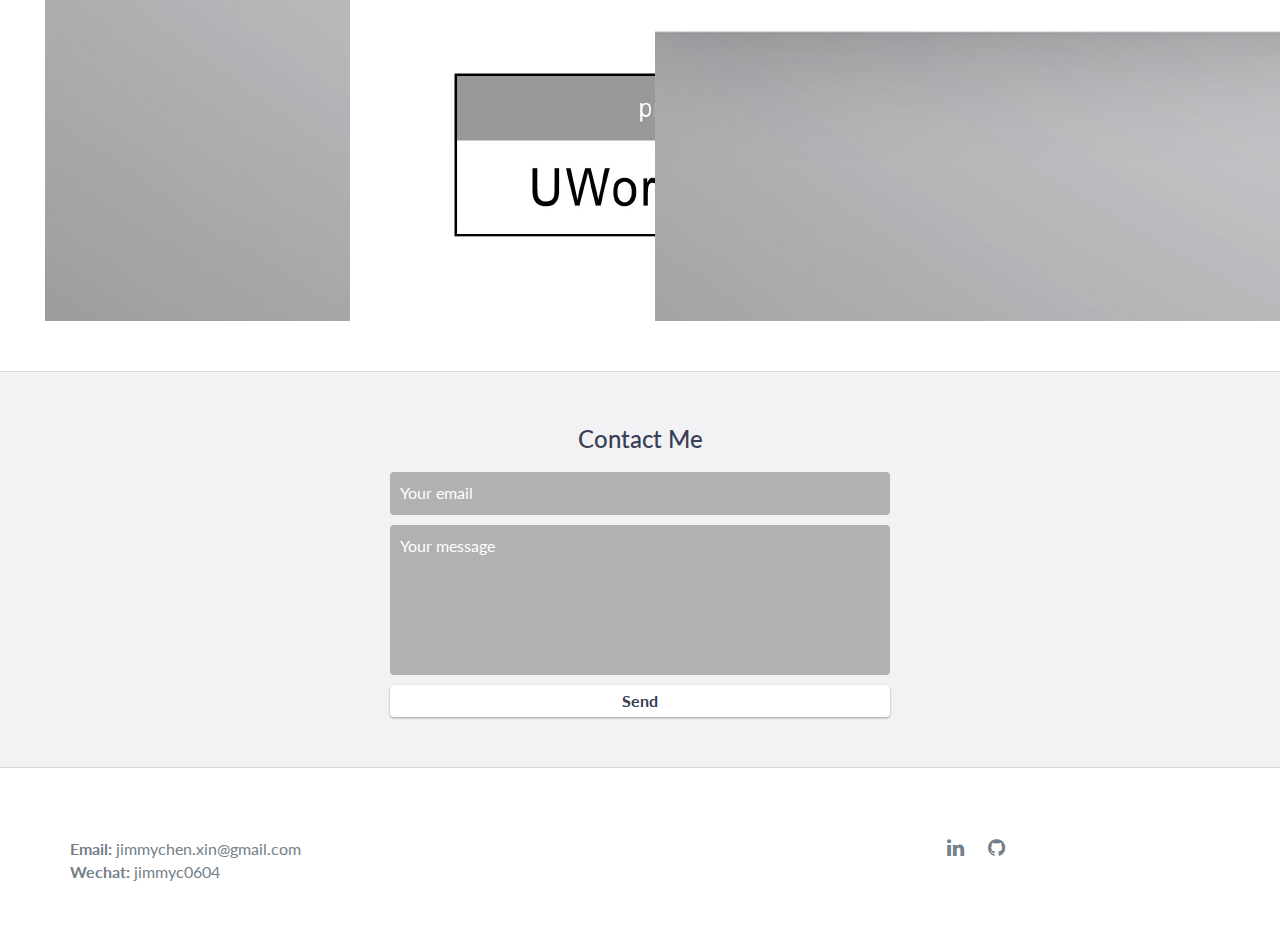
==== commit 855f4f3b: "done" ====
--- a/index.html
+++ b/index.html
@@ -48,7 +48,7 @@
                     <a href="index.html"><img src="public/images/ico-1.ico"></a>
                 </li>
                 <li>
-                    <a href="index.html">Work</a>
+                    <a href="index.html">Works</a>
                 </li>
                 <li>
                     <a href="about.html">About</a>
@@ -62,30 +62,41 @@
     <!-- End header -->
     
     <div id="projects" class="background-alt">
-        <h2 class="heading">Projects</h2>
+        <h2 class="heading">Works</h2>
         <!-- <div class="container"> -->
             <div class="row">
-                <div class="UX">
+                <!-- <div class="UX"> -->
                     <!-- <h3>UI/UX design</h3> -->
-                    <div class="project row" id="project-ux">
-
-                        <a data-toggle="modal" data-target="#ux-m1" class="project-image btn" id="ux-1">
-                        <img src="public/images/snap-sercle.png" class="p-image shadow-lg">
-                        </a>
+<!--                     <div class="project row" id="project-ux"> -->
+                        <div class="project-image">
+                        <a data-toggle="modal" data-target="#ux-m1" class="btn" id="ux-1">
+                        <img src="public/images/pi-sercle.png" class="p-image shadow-lg">
+                        </a>
+                        </div>
                         
+                        <div class="project-image">
                         <a data-toggle="modal" data-target="#ux-m3" class="project-image btn" id="ux-3">
-                        <img src="public/images/cubit-snap.png" class="p-image shadow-lg">
-                        </a>
-
-                        <a data-toggle="modal" data-target="#ux-m2" class="project-image btn" id="ux-2">
-                        <img src="public/images/snap-mitea-1.png" class="p-image shadow-lg">
-                        </a>
-
-                    </div>
-                </div>
+                        <img src="public/images/pi-cubit.png" class="p-image shadow-lg">
+                        </a>
+                        </div>
+                        
+                        <div class="project-image">
+                        <a data-toggle="modal" data-target="#id-m3" class="project-image btn" id="id-3">
+                        <img src="public/images/pi-toyslist.png" class="p-image shadow-lg">
+                        </a>
+                        </div>
+
+                        <div class="project-image">
+                        <a data-toggle="modal" data-target="#id-m2" class="project-image btn" id="id-2">
+                        <img src="public/images/pi-mitea.png" class="p-image shadow-lg">
+                        </a>
+                        </div>
+
+                    <!-- </div> -->
+                <!-- </div> -->
                 <!-- End .project -->
-                <div class="ID">
-                    <!-- <h3>Industrial Design</h3> -->
+                <!-- <div class="ID">
+                    <h3>Industrial Design</h3>
                     <div class="project row" id="project-id">
                         <a data-toggle="modal" data-target="#id-m1" class="project-image btn" id="id-1">
                         <img src="public/images/snap-pen-1.png" class="p-image shadow-lg">
@@ -99,7 +110,7 @@
                         <img src="public/images/snap-toyslist.png" class="p-image shadow-lg">
                         </a>
                     </div>
-                </div>
+                </div> -->
 
                <!--  <div class="ID">
                     <h3>Other works</h3>
@@ -154,7 +165,7 @@
                 </div>
                 <div class="modal-body mb-0 p-0">
                     <div class="embed-responsive z-depth-1-half">
-                      <img src="./public/images/sercle.jpg" style="width: 100%">
+                      <img src="./public/images/sercle-1.jpg" style="width: 100%">
                     </div>
                 </div>
             </div>      
@@ -267,6 +278,22 @@
                       <img src="./public/images/Jimmy-Chen-Portfolio-21.jpg" style="width: 100%">
                     </div>
                 </div>
+                <!-- <div class="modal-footer">
+                    <h4>Objective</h4><br>
+                    <h5></h5></br>
+                    <h4>Summary</h4>
+                    <h5></h5>
+                    <h4>Fidelity</h4>
+                    <h5>Low</h5>
+                    <h4>Devices</h4>
+                    <h5></h5>
+                    <h4>Roles</h4>
+                    <h5>UX Design</h5>
+                    <h4>Tools</h4>
+                    <h5></h5>
+                    <h4>Environment</h4>
+                    <h5></h5>
+                </div> -->
             </div>      
         </div>
     </div>
@@ -362,7 +389,7 @@
         </div>
     </div> -->
 
-    <div id="skills">
+    <div id="otherworks">
         <h2 class="heading">Other Works</h2>
         
         <div class="container-fluid">
@@ -447,11 +474,11 @@
                         <strong>Wechat:</strong> jimmyc0604 <br/>
                     </p>
                 </div>
-                <div class="col-sm-2 top">
+<!--                 <div class="col-sm-2 top">
                     <span id="to-top">
                         <i class="fa fa-chevron-up" aria-hidden="true"></i>
                     </span>
-                </div>
+                </div> -->
                 <div class="col-sm-5 social">
                     <ul>
                         <li>
--- a/public/css/styles.css
+++ b/public/css/styles.css
@@ -83,19 +83,23 @@
 .education-block p,.education-block ul{margin:0;color:#74808a;font-size:0.9em}
 .education-block ul{padding:0 0 0 15px}
 #projects{padding:50px 15px;border-bottom:1px solid #dcd9d9;text-align:center}
-#projects h2{color:#374054;margin-bottom:50px}
-.UX h3 {margin-bottom: 10px;display: inline-block;}
+#projects h2{color:#374054;margin-bottom:30px;margin-top:100px;}
+/*.UX h3 {margin-bottom: 10px;display: inline-block;}
 .ID h3 {margin-top: 15px;margin-bottom: 10px;}
 .PG h3 {margin-top: 15px;margin-bottom: 10px;}
 .project {display:flex; justify-content:center; max-width: 1100px}
 .project-image{flex:1;text-align:center; margin:0 15px 15px 15px; width: 100%; height: 100%;}
 .UX, .ID, .PG {margin: auto;}
-.p-image {border:1px solid #dcd9d9;border-radius: 4px;}
-
-#skills{padding:50px 15px;text-align:center;border-bottom:1px solid #dcd9d9}
+.p-image {border:1px solid #dcd9d9;border-radius: 4px;}*/
+.project-image {margin-left:auto;margin-right:auto;margin-top:20px;width:100%;height:auto;}
+
+#otherworks{padding:50px 15px;text-align:center;border-bottom:1px solid #dcd9d9;}
+#otherworks h2{color:#374054;margin-bottom:50px}
+
+#skills{padding:50px 15px;text-align:center;border-bottom:1px solid #dcd9d9; background: #f2f2f5;}
 #skills h2{color:#374054;margin-bottom:50px}
 #skills ul{display:block;margin:0 auto;padding:0;max-width:800px}
-#skills li{display:inline-block;margin:7px;padding:5px 10px;color:#374054;background:#e4e4ea;list-style:none;cursor:default;font-size:1.2em}
+#skills li{display:inline-block;margin:7px;padding:5px 10px;color:#374054;background:#e4e4eb;list-style:none;cursor:default;font-size:1.2em}
 #contact{padding:50px 15px;background:#f2f2f5;text-align:center;border-bottom:1px solid #dcd9d9;}
 #contact h2{margin:0 0 15px 0;color:#374054;font-weight:500}
 #contact-form{max-width:500px;margin:0 auto}
@@ -142,11 +146,16 @@
 .project-image{margin:5px 0 20px 0}
 
 footer{text-align:center}
+#container h2{color:#374054;}
 .social{text-align:center}}
 @media only screen and (max-width: 480px){#lead-content h1{font-size:1.5em}
 #lead-content h2{font-size:0.8em}
 #lead-content a{font-size:0.8em;padding:5px 10px}
 #lead{width:auto;min-width:auto;max-width:auto;padding:20px 15px}}
+
+#contact-contact{padding:150px 0 50px 0;background:#f2f2f5;text-align:center;border-bottom:1px solid #dcd9d9;}
+#contact-contact h2{margin:0 0 15px 0;color:#374054;font-weight:500}
+
 
 .modal {
     display: none;
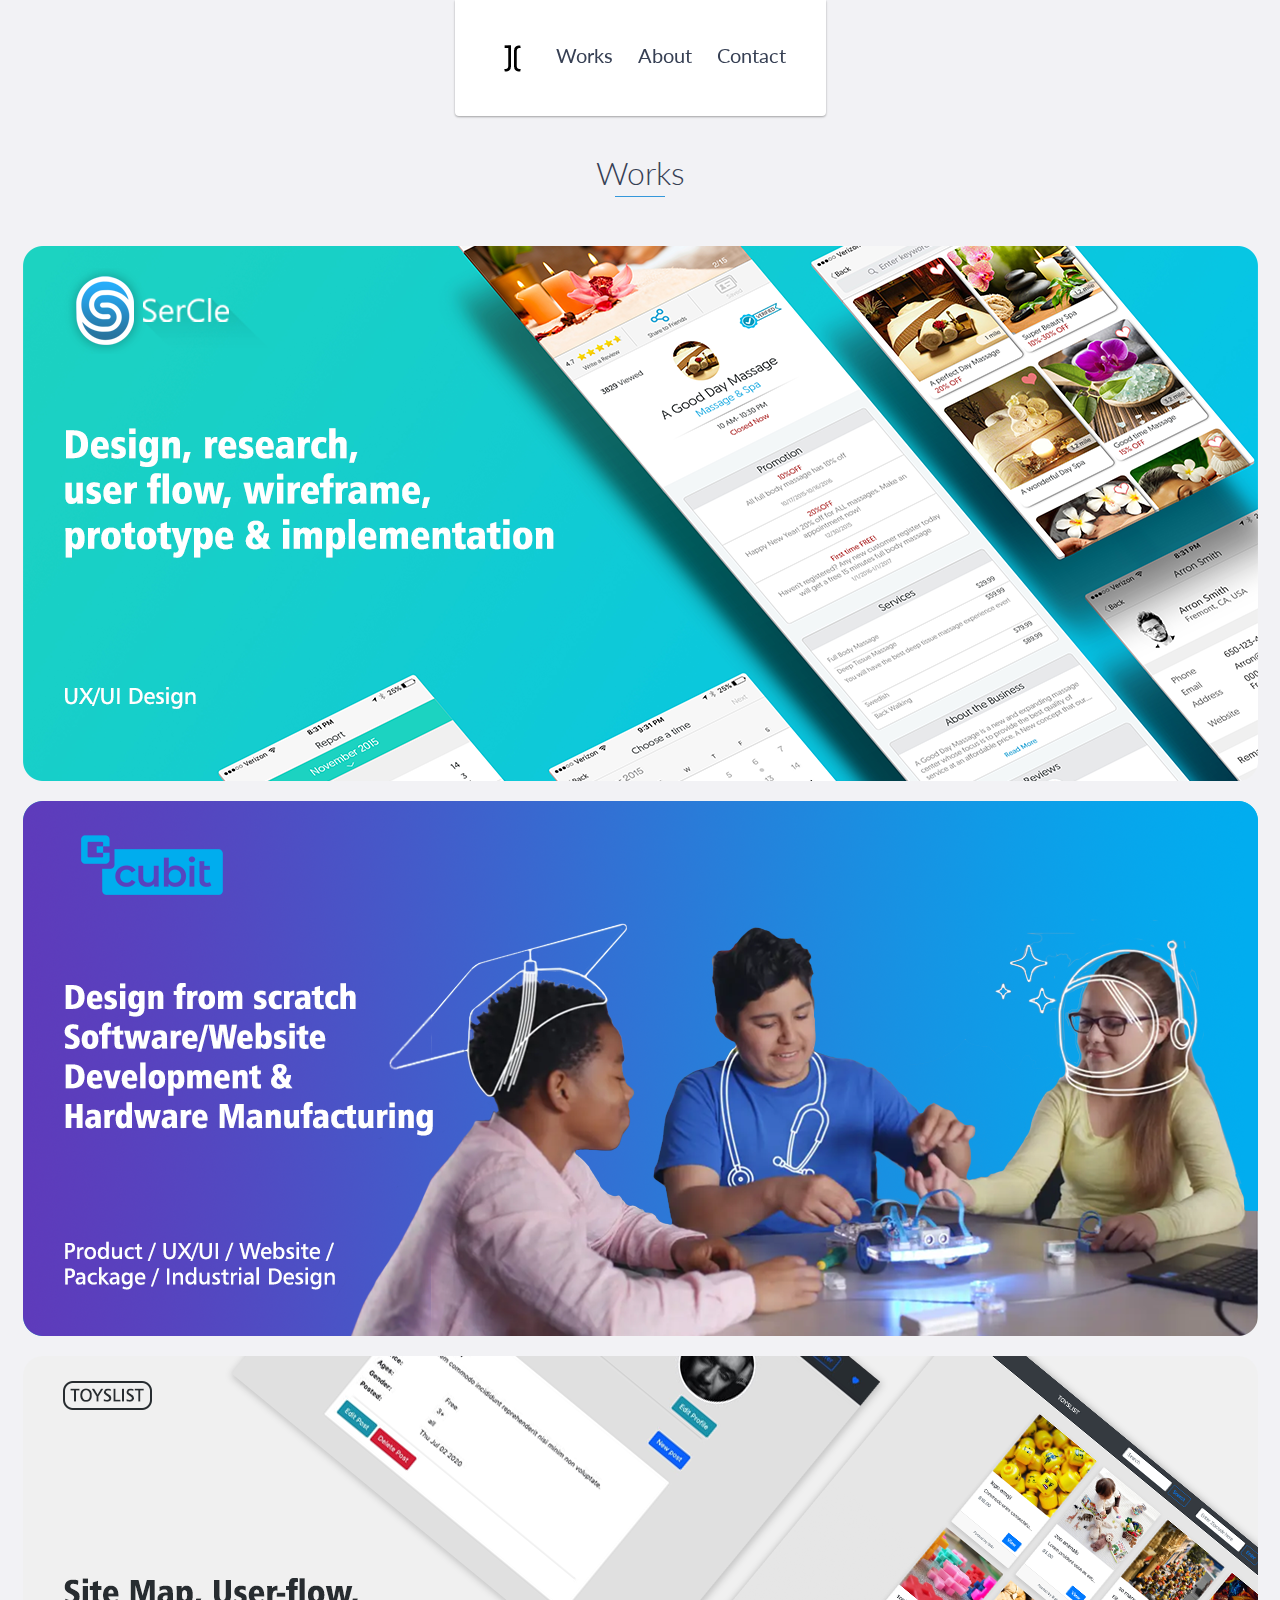
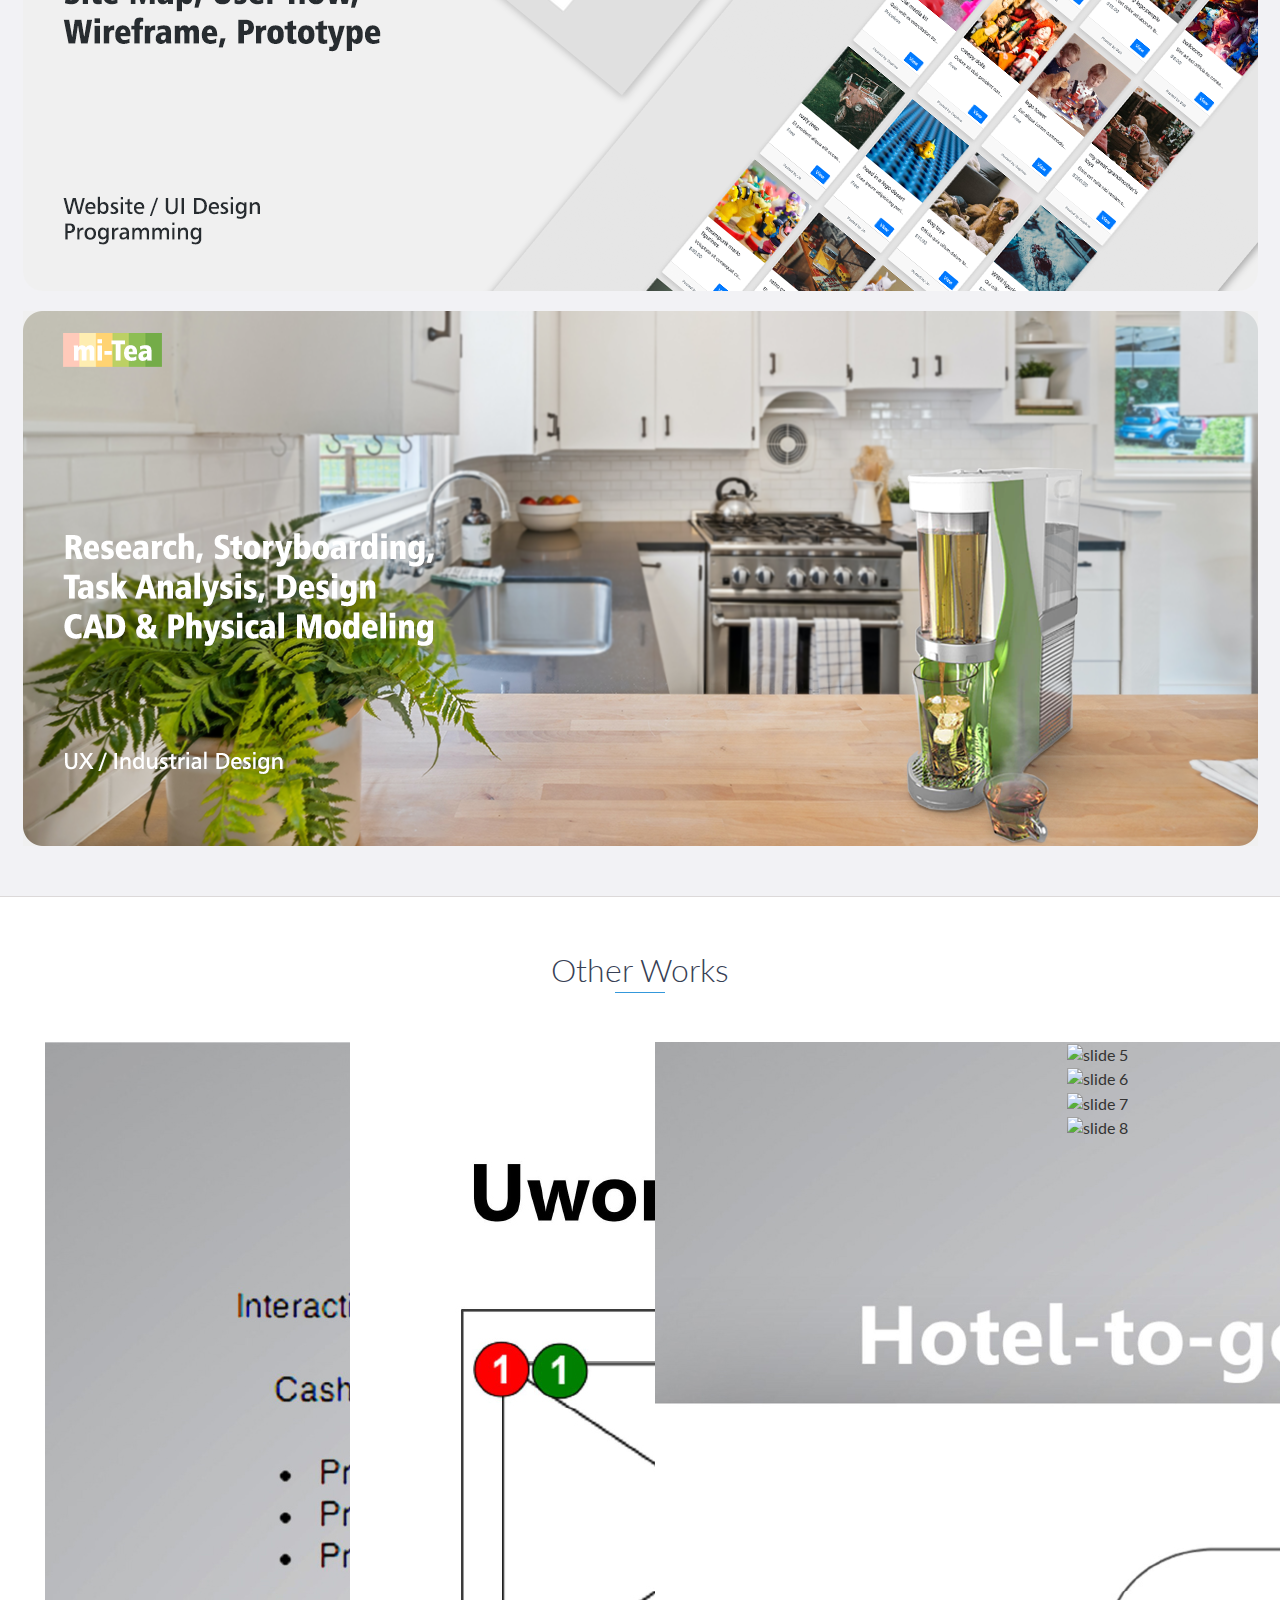
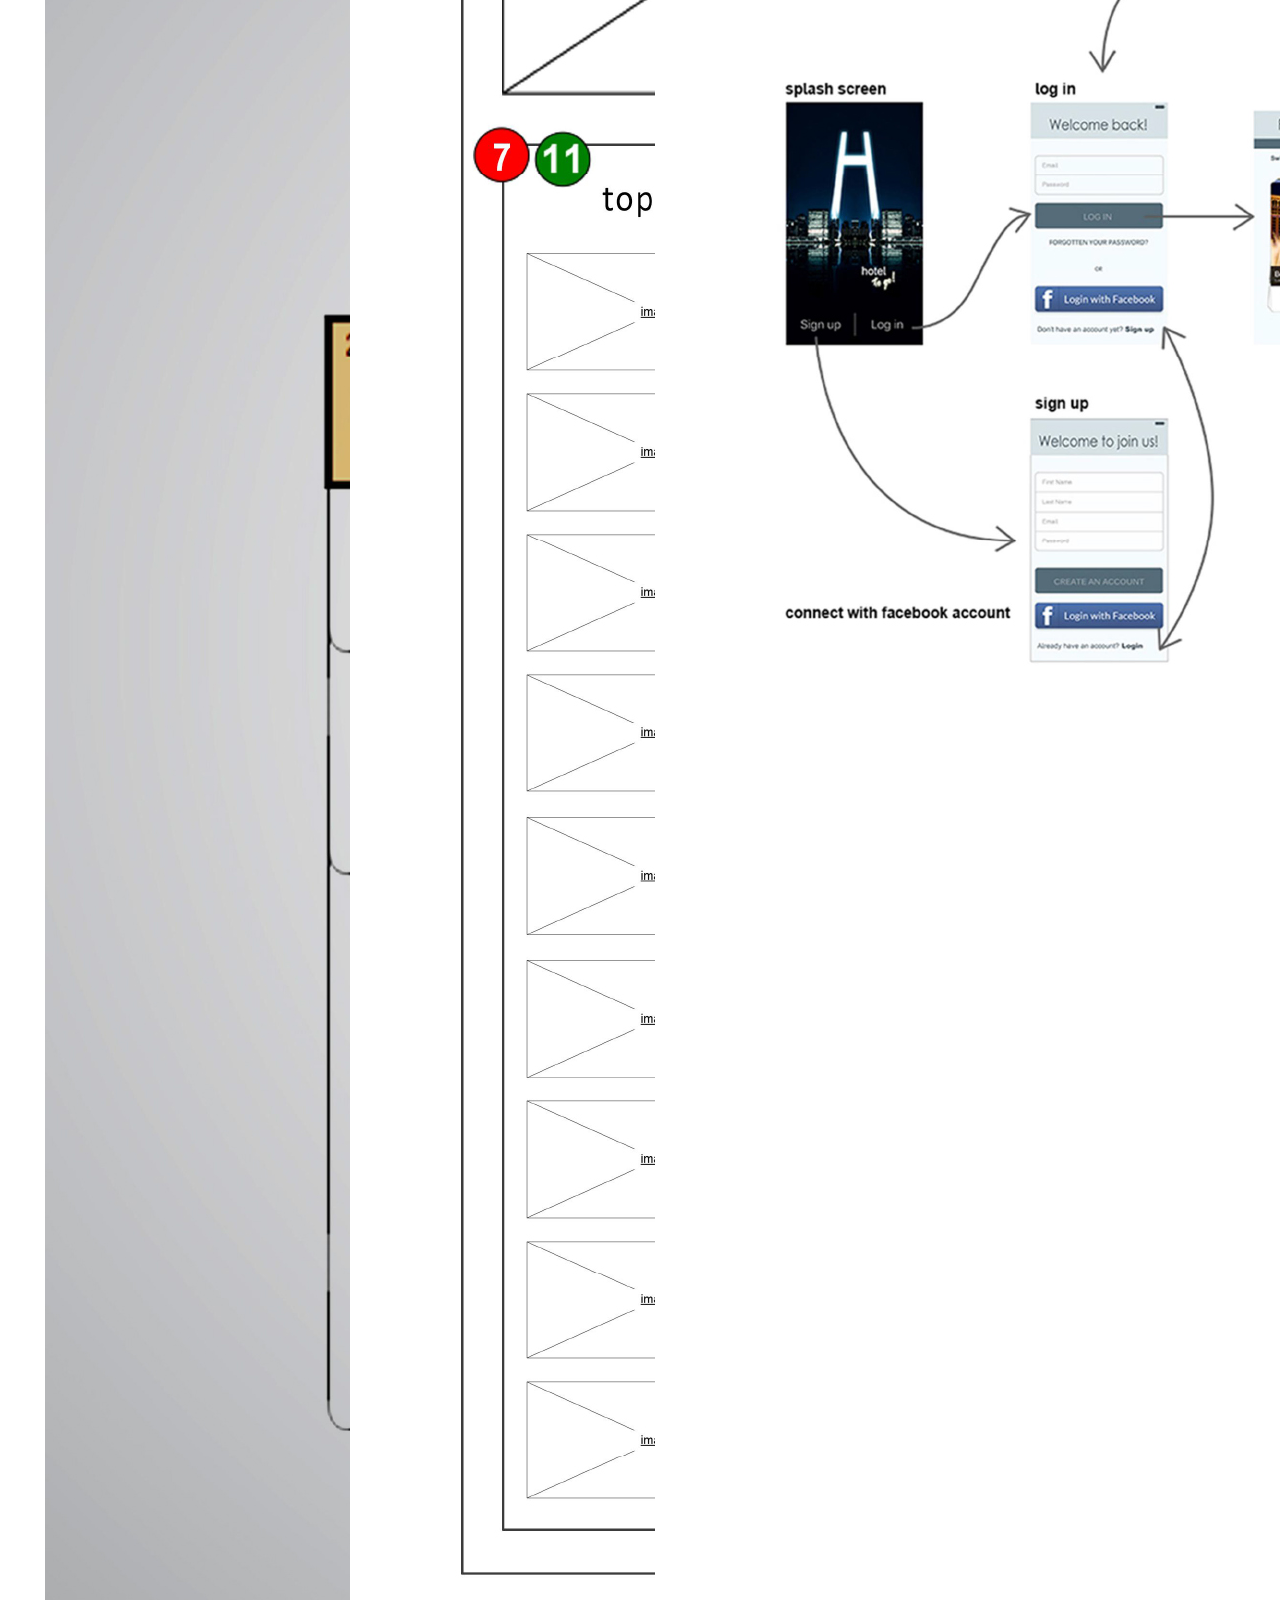
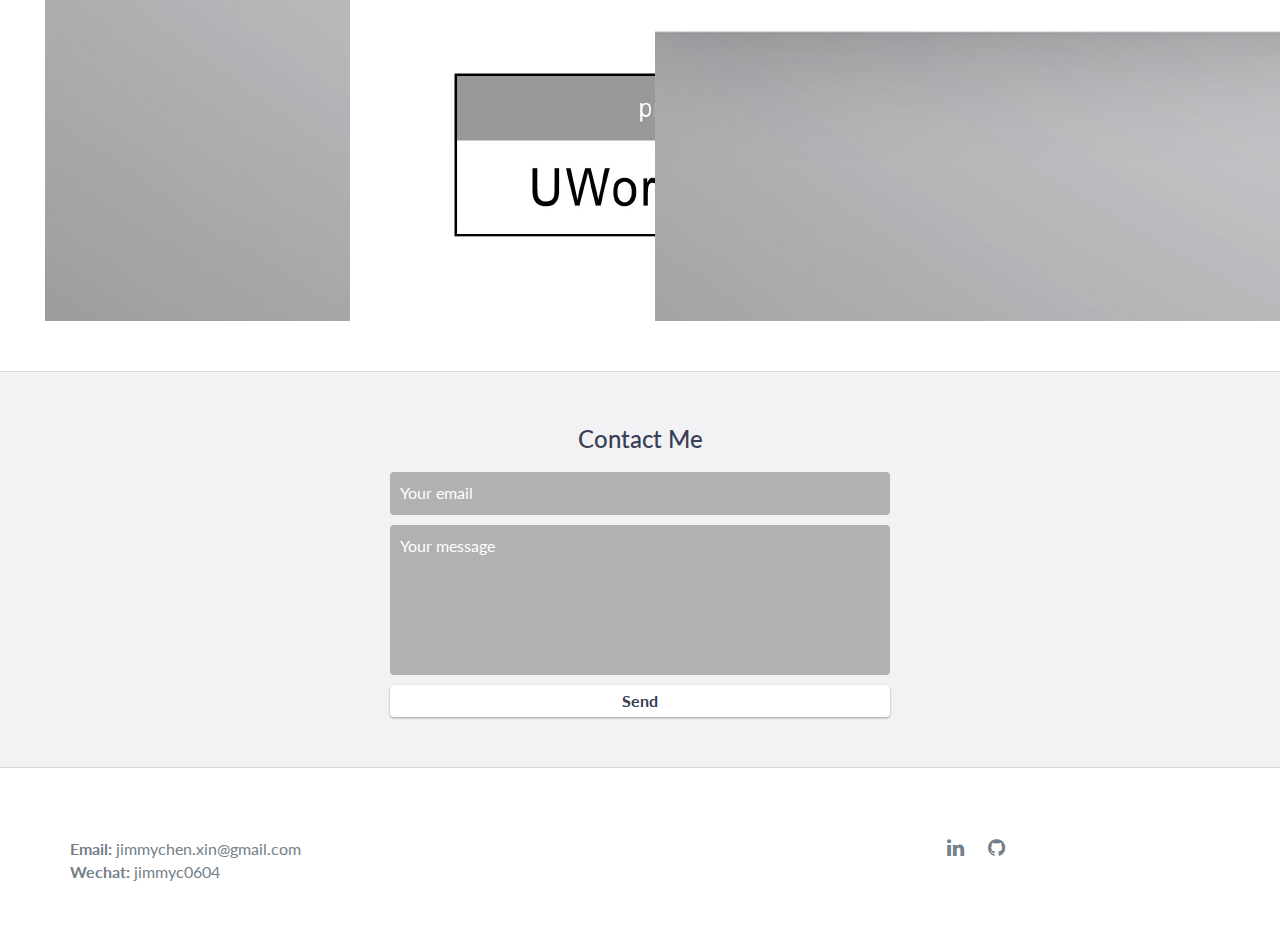
==== commit 2102de94: "update" ====
--- a/index.html
+++ b/index.html
@@ -412,29 +412,29 @@
                         </a>
                     </div>
                     <div class="carousel-item col-md-3">
-                        <a data-toggle="modal" data-target="#ot-m4" class="project-image btn" id="ot-4">
+                        <!-- <a data-toggle="modal" data-target="#ot-m4" class="project-image btn" id="ot-4"> -->
                         <img class="img-fluid mx-auto d-block" src="//placehold.it/600x400?text=4" alt="slide 4">
-                        </a>
-                    </div>
-                    <div class="carousel-item col-md-3">
-                        <a data-toggle="modal" data-target="#ot-m5" class="project-image btn" id="ot-5">
+                        <!-- </a> -->
+                    </div>
+                    <div class="carousel-item col-md-3">
+                        <!-- <a data-toggle="modal" data-target="#ot-m5" class="project-image btn" id="ot-5"> -->
                         <img class="img-fluid mx-auto d-block" src="//placehold.it/600x400?text=5" alt="slide 5">
-                        </a>
-                    </div>
-                    <div class="carousel-item col-md-3">
-                        <a data-toggle="modal" data-target="#ot-m6" class="project-image btn" id="ot-6">
+                        <!-- </a> -->
+                    </div>
+                    <div class="carousel-item col-md-3">
+                        <!-- <a data-toggle="modal" data-target="#ot-m6" class="project-image btn" id="ot-6"> -->
                         <img class="img-fluid mx-auto d-block" src="//placehold.it/600x400?text=6" alt="slide 6">
-                        </a>
-                    </div>
-                    <div class="carousel-item col-md-3">
-                        <a data-toggle="modal" data-target="#ot-m7" class="project-image btn" id="ot-7">
+                        <!-- </a> -->
+                    </div>
+                    <div class="carousel-item col-md-3">
+                        <!-- <a data-toggle="modal" data-target="#ot-m7" class="project-image btn" id="ot-7"> -->
                         <img class="img-fluid mx-auto d-block" src="//placehold.it/600x400?text=7" alt="slide 7">
-                        </a>
-                    </div>
-                    <div class="carousel-item col-md-3">
-                        <a data-toggle="modal" data-target="#ot-m8" class="project-image btn" id="ot-8">
+                        <!-- </a> -->
+                    </div>
+                    <div class="carousel-item col-md-3">
+                        <!-- <a data-toggle="modal" data-target="#ot-m8" class="project-image btn" id="ot-8"> -->
                         <img class="img-fluid mx-auto d-block" src="//placehold.it/600x400?text=8" alt="slide 8">
-                        </a>
+                        <!-- </a> -->
                     </div>
                 </div>
                 <a class="carousel-control-prev" href="#carouselExample" role="button" data-slide="prev">
